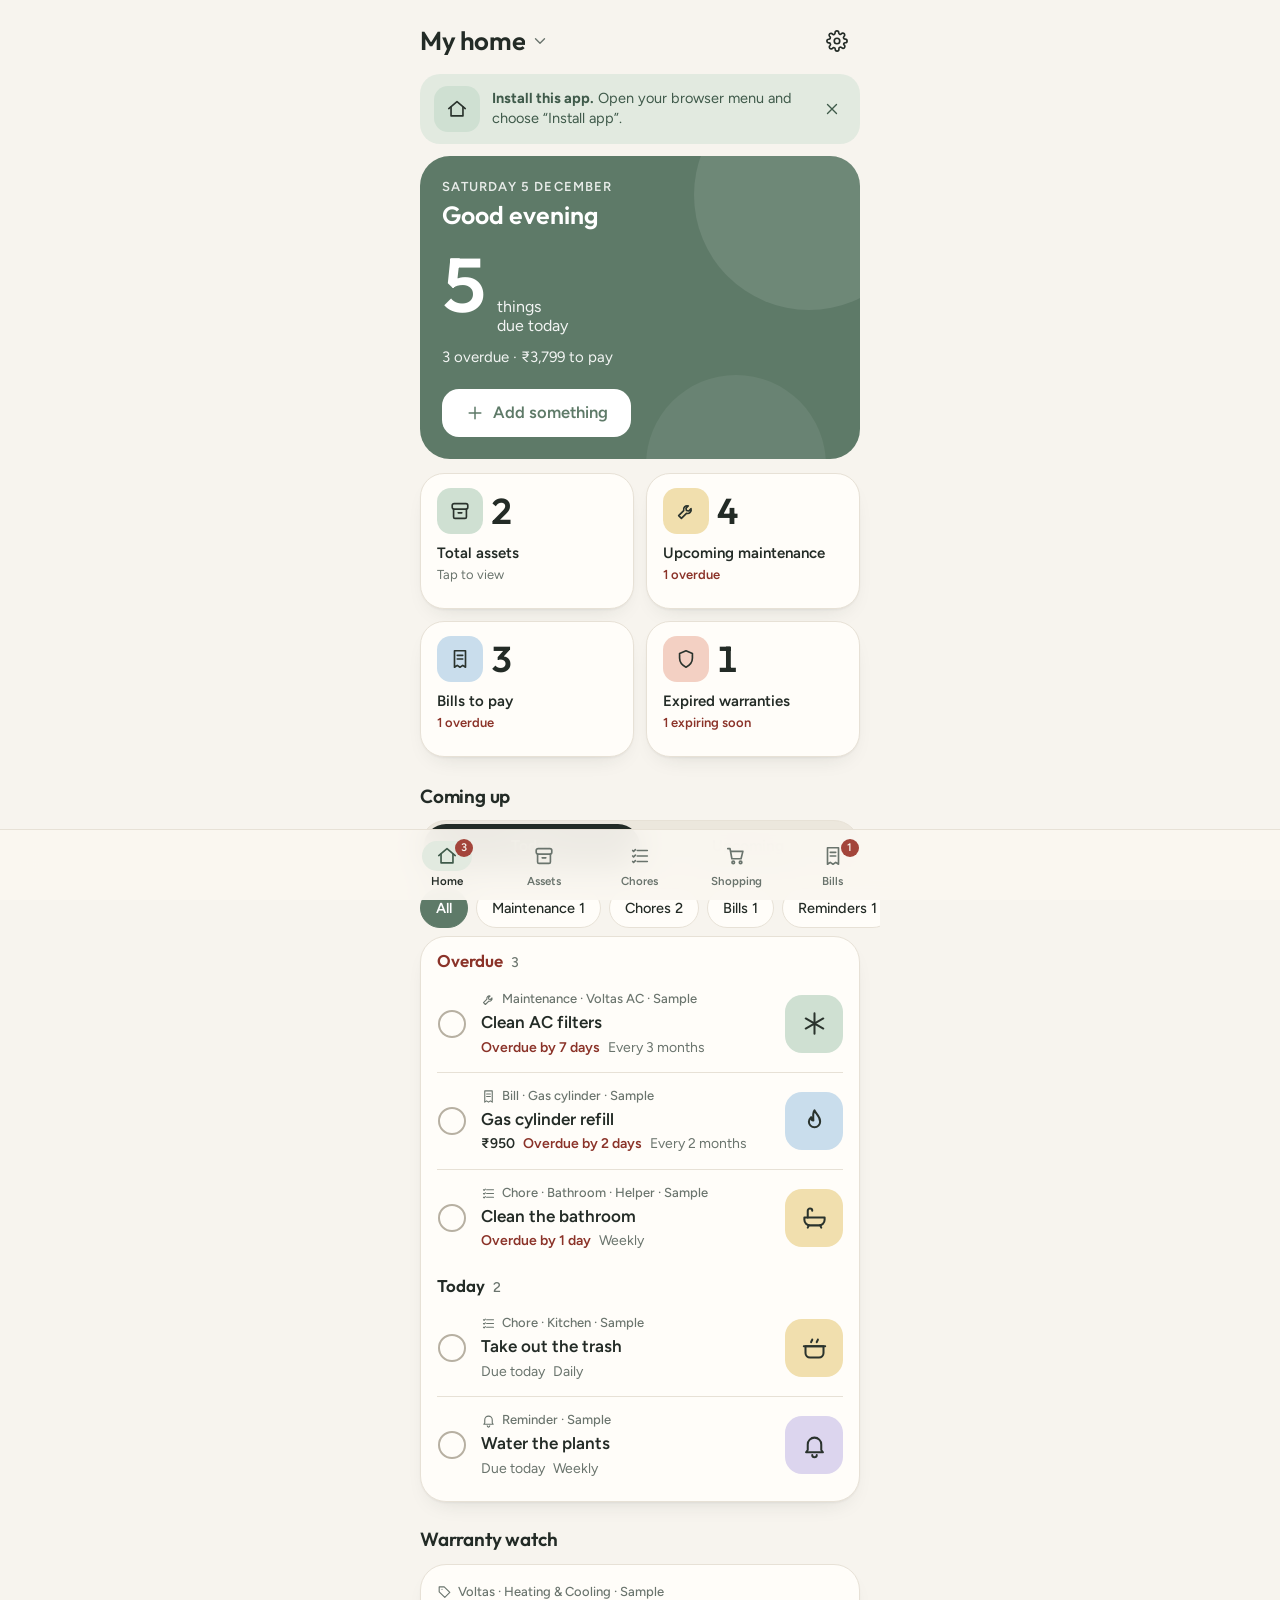
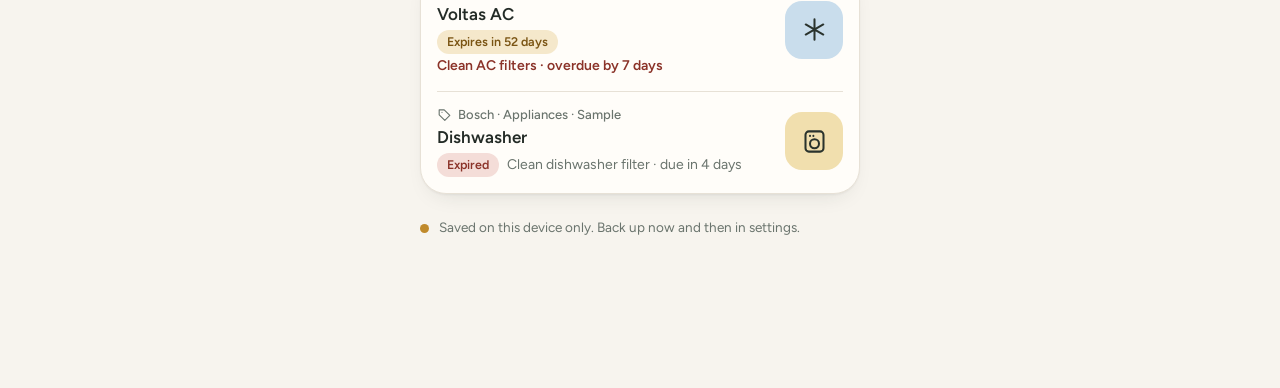
==== index.html @ f331b5dc "Add files via upload" ====
<!doctype html>
<html lang="en">
<head>
<meta charset="utf-8">
<meta name="viewport" content="width=device-width,initial-scale=1,viewport-fit=cover">
<meta name="color-scheme" content="light dark">
<title>HomeKeeper</title>
<meta name="description" content="Household assets, warranties, maintenance, chores, shopping and bills in one place.">
<meta name="theme-color" media="(prefers-color-scheme: light)" content="#F7F4EE">
<meta name="theme-color" media="(prefers-color-scheme: dark)" content="#151915">
<link rel="manifest" href="manifest.webmanifest">
<link rel="icon" type="image/png" href="icon-192.png">
<link rel="apple-touch-icon" href="apple-touch-icon.png">
<meta name="apple-mobile-web-app-capable" content="yes">
<meta name="mobile-web-app-capable" content="yes">
<meta name="apple-mobile-web-app-title" content="HomeKeeper">
<meta name="apple-mobile-web-app-status-bar-style" content="default">
<link rel="preconnect" href="https://fonts.googleapis.com">
<link rel="stylesheet" href="https://fonts.googleapis.com/css2?family=Figtree:wght@400;500;600&family=Outfit:wght@500;600&display=swap">
<style>
/* Layout: one phone column (max 480px). Home = sage hero card + 2x2 stat cards + agenda card; other tabs use flat hairline rows with coloured icon tiles, a five-tab bar and a floating add button. */
:root{
  --bg:#F7F4EE;
  --card:#FFFDF9;
  --field:#FFFFFF;
  --ink:#232B26;
  --muted:#6A746D;
  --line:#E7E1D6;
  --seg:#ECE7DD;
  --ring:#B7B0A2;
  --sage:#5E7A68;
  --sage-ink:#FFFFFF;
  --sage-soft:#E2EAE0;
  --sage-text:#3F5A4A;
  --amber-soft:#F5E8CB;
  --amber-text:#7A5413;
  --amber:#C08A2B;
  --danger:#A3453B;
  --danger-soft:#F4DDD8;
  --danger-text:#8B3329;
  --t-sage:#CFE0D2;
  --t-sand:#F1DFAE;
  --t-blue:#C9DDEC;
  --t-lav:#DCD5EE;
  --t-blush:#F3D0C3;
  --t-taupe:#DDD0C4;
  --on-tile:#2A332D;
  --nav-bg:rgba(250,247,241,.94);
  --shadow:0 1px 2px rgba(35,43,38,.05),0 10px 24px -14px rgba(35,43,38,.18);
  --overlay:rgba(35,43,38,.40);
  --font-display:'Outfit','Avenir Next','Helvetica Neue',Arial,sans-serif;
  --font-body:'Figtree','Avenir Next','Helvetica Neue',Arial,sans-serif;
}
@media (prefers-color-scheme: dark){
  :root:not([data-theme="light"]){
    --bg:#151915;--card:#1E241F;--field:#181D19;--ink:#E9EEE8;--muted:#97A39B;--line:#2B332D;--seg:#222925;--ring:#5E6A62;
    --sage:#8DB29A;--sage-ink:#102016;--sage-soft:#25312A;--sage-text:#A9C9B4;
    --amber-soft:#3A3020;--amber-text:#E3BE78;--amber:#D9A648;
    --danger:#E08A7E;--danger-soft:#3B2623;--danger-text:#EFA498;
    --t-sage:#34473B;--t-sand:#4A412A;--t-blue:#2F4252;--t-lav:#3E3A55;--t-blush:#54362F;--t-taupe:#443B34;--on-tile:#EAF0E9;
    --nav-bg:rgba(21,25,21,.94);--shadow:0 1px 2px rgba(0,0,0,.3);--overlay:rgba(0,0,0,.6);
    color-scheme:dark;
  }
}
:root[data-theme="dark"]{
  --bg:#151915;--card:#1E241F;--field:#181D19;--ink:#E9EEE8;--muted:#97A39B;--line:#2B332D;--seg:#222925;--ring:#5E6A62;
  --sage:#8DB29A;--sage-ink:#102016;--sage-soft:#25312A;--sage-text:#A9C9B4;
  --amber-soft:#3A3020;--amber-text:#E3BE78;--amber:#D9A648;
  --danger:#E08A7E;--danger-soft:#3B2623;--danger-text:#EFA498;
  --t-sage:#34473B;--t-sand:#4A412A;--t-blue:#2F4252;--t-lav:#3E3A55;--t-blush:#54362F;--t-taupe:#443B34;--on-tile:#EAF0E9;
  --nav-bg:rgba(21,25,21,.94);--shadow:0 1px 2px rgba(0,0,0,.3);--overlay:rgba(0,0,0,.6);
  color-scheme:dark;
}
*{box-sizing:border-box;-webkit-tap-highlight-color:transparent}
[hidden]{display:none!important}
html{background:var(--bg)}
body{background:var(--bg);color:var(--ink);font-family:var(--font-body);font-size:16px;line-height:1.45;-webkit-text-size-adjust:100%;margin:0}
body.noscroll{overflow:hidden}
button{font:inherit;color:inherit;cursor:pointer;border:0;background:none;padding:0;text-align:inherit}
input,select,textarea{font:inherit;color:inherit}
h1,h2,h3,p{margin:0}
.app{max-width:480px;margin:0 auto;padding-inline:20px;padding-top:calc(14px + env(safe-area-inset-top,0px));padding-bottom:150px;min-height:100%}
.view{animation:rise .24s ease both}
@keyframes rise{from{transform:translateY(8px)}to{transform:none}}
@media (prefers-reduced-motion:reduce){.view,.toast,.sheet{animation:none!important}}
:focus-visible{outline:3px solid var(--sage);outline-offset:2px}

/* type */
h1{font-family:var(--font-display);font-weight:600;font-size:28px;line-height:1.1;letter-spacing:-.015em;text-wrap:balance}
h2{font-family:var(--font-display);font-weight:600;font-size:21px;letter-spacing:-.01em;text-wrap:balance}
.muted{color:var(--muted)}
.grow{flex:1;min-width:0}

/* app bar */
.appbar{display:flex;align-items:center;gap:12px;min-height:54px;margin-bottom:6px}
.appbar h1{font-size:26px}
.titlebtn{display:flex;align-items:center;gap:6px;min-height:46px;flex:1;min-width:0}
.titlebtn h1{overflow:hidden;text-overflow:ellipsis;white-space:nowrap}
.titlebtn .ic{width:18px;height:18px;color:var(--muted)}
.iconbtn{width:46px;height:46px;border-radius:50%;display:grid;place-items:center;flex:none;color:var(--ink)}
.iconbtn.boxed{background:var(--card);border:1px solid var(--line)}
.ic{width:22px;height:22px;flex:none}
.subline{color:var(--muted);font-size:15px;margin:0 0 16px}

/* segmented control */
.seg{display:grid;grid-auto-flow:column;grid-auto-columns:1fr;background:var(--seg);border:1px solid var(--line);border-radius:999px;padding:3px;margin:8px 0 14px}
.seg button{min-height:44px;border-radius:999px;font-weight:600;font-size:15.5px;color:var(--muted);text-align:center}
.seg button.on{background:var(--ink);color:var(--bg)}

/* chips */
.chips{display:flex;gap:8px;overflow-x:auto;padding:2px 20px 8px;margin-inline:-20px;scrollbar-width:none}
.chips::-webkit-scrollbar{display:none}
.chip{flex:none;min-height:40px;padding:0 15px;border-radius:999px;border:1px solid var(--line);background:var(--card);font-weight:500;font-size:14.5px;white-space:nowrap}
.chip.on{background:var(--sage);border-color:var(--sage);color:var(--sage-ink);font-weight:600}
.chips.small{padding-inline:0;margin-inline:0;margin-top:8px;flex-wrap:wrap;overflow:visible;padding-bottom:0}
.chips.small .chip{min-height:38px;font-size:14px;padding:0 14px}

/* list rows */
.group{margin-bottom:22px}
.ghead{display:flex;align-items:baseline;gap:8px;margin:8px 0 2px;font-family:var(--font-display);font-weight:600;font-size:17px}
.ghead span{font-family:var(--font-body);font-size:14px;font-weight:500;color:var(--muted)}
.ghead.bad{color:var(--danger-text)}
.ilist{display:flex;flex-direction:column}
.item{display:flex;align-items:center;gap:6px;padding:14px 0;border-bottom:1px solid var(--line)}
.item:last-child{border-bottom:0}
.ring{width:46px;height:46px;display:grid;place-items:center;flex:none;margin-left:-8px}
.ring i{width:28px;height:28px;border-radius:50%;border:2px solid var(--ring);display:grid;place-items:center;color:transparent}
.ring i .ic{width:16px;height:16px;stroke-width:2.6}
button.ring:active i{background:var(--sage-soft);border-color:var(--sage)}
.ring.done i{background:var(--sage);border-color:var(--sage);color:var(--sage-ink)}
.ring-sp{width:0;flex:none}
.rbody{flex:1;min-width:0;display:flex;align-items:center;gap:14px;cursor:pointer}
.rbody.static{cursor:default}
.rtext{flex:1;min-width:0}
.rlabel{display:flex;align-items:center;gap:6px;font-size:13px;font-weight:500;color:var(--muted);margin-bottom:3px}
.rlabel .ic{width:15px;height:15px}
.rlabel span{overflow:hidden;text-overflow:ellipsis;white-space:nowrap;min-width:0}
.rtitle{font-weight:600;font-size:17px;line-height:1.28;overflow-wrap:anywhere}
.rtitle.struck{text-decoration:line-through;color:var(--muted);font-weight:500}
.rmeta{margin-top:4px;font-size:14px;color:var(--muted);display:flex;flex-wrap:wrap;gap:2px 8px;align-items:center}
.rmeta .bad{color:var(--danger-text);font-weight:600}
.rmeta .money{color:var(--ink);font-weight:600}
.tile{width:58px;height:58px;border-radius:17px;display:grid;place-items:center;flex:none;color:var(--on-tile)}
.tile .ic{width:27px;height:27px}
.tile.sm{width:46px;height:46px;border-radius:14px}
.tile.sm .ic{width:22px;height:22px}
.t-sage{background:var(--t-sage)}.t-sand{background:var(--t-sand)}.t-blue{background:var(--t-blue)}.t-lav{background:var(--t-lav)}.t-blush{background:var(--t-blush)}.t-taupe{background:var(--t-taupe)}
.pill{display:inline-flex;align-items:center;gap:5px;font-size:12.5px;font-weight:600;padding:3px 10px;border-radius:999px;background:var(--line);color:var(--muted);white-space:nowrap}
.pill.w-active{background:var(--sage-soft);color:var(--sage-text)}
.pill.w-soon{background:var(--amber-soft);color:var(--amber-text)}
.pill.w-expired{background:var(--danger-soft);color:var(--danger-text)}
.quiet{background:var(--sage-soft);color:var(--sage-text);border-radius:18px;padding:16px 18px;font-size:15px}
.empty{text-align:center;padding:40px 12px 8px;display:flex;flex-direction:column;align-items:center;gap:8px}
.empty .tile{width:72px;height:72px;border-radius:22px;margin-bottom:6px}
.empty .tile .ic{width:32px;height:32px}
.empty p{color:var(--muted);max-width:30ch}
.empty .btn{width:auto;margin-top:12px}

/* home dashboard */
.hero2{position:relative;overflow:hidden;background:var(--sage);color:var(--sage-ink);border-radius:30px;padding:22px;margin:4px 0 14px;display:flex;flex-direction:column;gap:2px}
.hero2::before{content:"";position:absolute;right:-64px;top:-76px;width:230px;height:230px;border-radius:50%;background:rgba(255,255,255,.10)}
.hero2::after{content:"";position:absolute;right:34px;bottom:-96px;width:180px;height:180px;border-radius:50%;background:rgba(255,255,255,.07)}
.hero2>*{position:relative;z-index:1}
.hero2-date{font-size:13px;font-weight:600;letter-spacing:.08em;text-transform:uppercase;opacity:.85}
.hero2-greet{font-family:var(--font-display);font-weight:600;font-size:25px;line-height:1.15;margin-top:2px}
.hero2-row{display:flex;align-items:baseline;gap:12px;margin-top:14px}
.hero2-num{font-family:var(--font-display);font-weight:600;font-size:76px;line-height:1;letter-spacing:-.03em;font-variant-numeric:tabular-nums}
.hero2-lbl{font-size:16px;line-height:1.2;opacity:.92}
.hero2-sub{opacity:.92;font-size:15px;margin:10px 0 18px}
.hero2 .btn{background:var(--sage-ink);color:var(--sage);width:auto;align-self:flex-start;min-height:48px;padding-inline:22px}
.dstats{display:grid;grid-template-columns:1fr 1fr;gap:12px;margin-bottom:26px}
.dstat{background:var(--card);border:1px solid var(--line);border-radius:24px;padding:14px 16px;display:flex;flex-direction:column;gap:2px;min-height:136px;box-shadow:var(--shadow);min-width:0;text-align:left}
.dstat .top{display:flex;align-items:center;justify-content:space-between;gap:8px;margin-bottom:8px}
.dstat b{font-family:var(--font-display);font-weight:600;font-size:36px;line-height:1;font-variant-numeric:tabular-nums}
.dstat .l{font-weight:600;font-size:15px;line-height:1.25}
.dstat .f{font-size:13px;color:var(--muted);margin-top:2px}
.dstat .f.bad{color:var(--danger-text);font-weight:600}
.dstat .f.warn{color:var(--amber-text);font-weight:600}
.card{background:var(--card);border:1px solid var(--line);border-radius:26px;padding:4px 16px 2px;box-shadow:var(--shadow);margin-bottom:24px}
.card .group{margin-bottom:6px}
.card .empty{padding-bottom:18px}
.install{display:flex;gap:12px;align-items:center;background:var(--sage-soft);color:var(--sage-text);border-radius:20px;padding:12px 8px 12px 14px;margin:6px 0 12px;font-size:14.5px;line-height:1.35}
.install p{flex:1;min-width:0}
.install .btn{width:auto;min-height:40px;padding:0 14px;font-size:14.5px;border-radius:14px;flex:none}
.install .x{width:40px;height:40px;border-radius:50%;display:grid;place-items:center;flex:none}
.install .x .ic{width:18px;height:18px}

/* stats row (assets tab) */
.stats{display:grid;grid-template-columns:repeat(3,1fr);gap:10px;margin-bottom:14px}
.stat{background:var(--card);border:1px solid var(--line);border-radius:20px;padding:14px 14px 12px;display:flex;flex-direction:column;gap:2px;min-width:0;min-height:88px;text-align:left}
.stat b{font-family:var(--font-display);font-weight:600;font-size:30px;line-height:1;font-variant-numeric:tabular-nums}
.stat span{font-size:13px;color:var(--muted);line-height:1.2}
.stat.bad b{color:var(--danger-text)}
.summary{background:var(--sage);color:var(--sage-ink);border-radius:24px;padding:18px 20px;margin:4px 0 6px;display:flex;flex-direction:column;gap:2px}
.summary .lbl{font-size:13px;font-weight:600;letter-spacing:.06em;text-transform:uppercase;opacity:.85}
.summary .big{font-family:var(--font-display);font-weight:600;font-size:38px;line-height:1.1;font-variant-numeric:tabular-nums;margin-top:2px}
.summary .sub{opacity:.92;font-size:15px}

/* search + forms */
.search{position:relative;margin-bottom:10px}
.search .ic{position:absolute;left:16px;top:15px;color:var(--muted);pointer-events:none}
.search input{padding-left:46px}
.form{display:flex;flex-direction:column;gap:20px}
.field label{display:flex;align-items:baseline;justify-content:space-between;font-weight:600;font-size:15px;margin-bottom:8px}
.req{font-weight:500;font-size:12px;color:var(--muted)}
input[type=text],input[type=search],input[type=date],input[type=time],select,textarea{display:block;width:100%;min-height:54px;border-radius:16px;border:1.5px solid var(--line);background:var(--field);padding:0 16px;font-size:16px;-webkit-appearance:none;appearance:none;text-align:left}
input[type=date],input[type=time]{line-height:54px}
textarea{padding:14px 16px;min-height:96px;resize:vertical;line-height:1.45}
select{background-image:url("data:image/svg+xml,%3Csvg xmlns='http://www.w3.org/2000/svg' width='14' height='9' fill='none' stroke='%23889289' stroke-width='2' stroke-linecap='round' stroke-linejoin='round'%3E%3Cpath d='M1.5 1.5l5.5 5.5 5.5-5.5'/%3E%3C/svg%3E");background-repeat:no-repeat;background-position:right 18px center;padding-right:44px}
input:focus,select:focus,textarea:focus{outline:none;border-color:var(--sage);box-shadow:0 0 0 4px var(--sage-soft)}
.invalid{border-color:var(--danger)!important}
.err{color:var(--danger-text);font-size:14px;font-weight:500;margin-top:6px}
.err:empty{display:none}
.hint{font-size:13.5px;color:var(--muted);margin-top:6px}
.addbar{display:flex;gap:10px;align-items:stretch;margin:6px 0 12px}
.addbar input{flex:1;min-width:0}
.addbar .btn{min-height:54px;border-radius:16px}

/* buttons */
.btn{display:flex;align-items:center;justify-content:center;gap:8px;width:100%;min-height:54px;border-radius:17px;font-weight:600;font-size:16.5px;padding:0 20px;border:1.5px solid transparent;text-align:center}
.btn-primary{background:var(--sage);color:var(--sage-ink)}
.btn-primary:active{filter:brightness(.93)}
.btn-ghost{background:var(--card);border-color:var(--line);color:var(--ink)}
.btn-danger{background:transparent;border-color:var(--danger);color:var(--danger)}
.btn-danger-fill{background:var(--danger);color:var(--bg)}
.btn-sm{width:auto;min-height:46px;padding:0 18px;border-radius:15px;font-size:15.5px}
.btn .ic{width:20px;height:20px}
.stack{display:flex;flex-direction:column;gap:10px;margin-top:20px}
.btnrow{display:grid;grid-template-columns:1fr 1fr;gap:10px}
.fab{position:fixed;right:max(20px,calc((100vw - 480px)/2 + 20px));bottom:calc(90px + env(safe-area-inset-bottom,0px));width:60px;height:60px;border-radius:21px;background:var(--sage);color:var(--sage-ink);display:grid;place-items:center;z-index:15;box-shadow:0 12px 26px -8px rgba(35,43,38,.45)}
.fab .ic{width:28px;height:28px;stroke-width:2.2}
.fab:active{filter:brightness(.93)}

/* detail */
.dhero{display:flex;gap:16px;align-items:center;margin:4px 0 20px}
.dhero .tile{width:70px;height:70px;border-radius:22px}
.dhero .tile .ic{width:34px;height:34px}
.panel{background:var(--card);border:1px solid var(--line);border-radius:24px;padding:18px;margin-bottom:16px;box-shadow:var(--shadow)}
.wtop{display:flex;align-items:center;justify-content:space-between;gap:10px;margin-bottom:12px}
.wtop .pill{font-size:14px;padding:6px 12px}
.bar{height:9px;border-radius:99px;background:var(--line);overflow:hidden;margin-bottom:10px}
.bar>i{display:block;height:100%;border-radius:inherit;background:var(--sage)}
.bar.soon>i{background:var(--amber)}
.bar.expired>i{background:var(--danger)}
.rows{display:flex;flex-direction:column;margin:0}
.row{display:flex;justify-content:space-between;gap:16px;padding:12px 0;border-top:1px solid var(--line);font-size:15.5px}
.row:first-child{border-top:0;padding-top:0}
.row:last-child{padding-bottom:0}
.row dt{color:var(--muted)}
.row dd{margin:0;font-weight:500;text-align:right;overflow-wrap:anywhere;min-width:0}
.notes{white-space:pre-wrap;overflow-wrap:anywhere}
.sechead{display:flex;align-items:center;justify-content:space-between;gap:12px;margin:6px 0 10px}
.sechead h2{font-size:19px}
.hitem{display:flex;gap:12px;align-items:center;padding:10px 0;border-top:1px solid var(--line);font-size:15px}
.hitem:first-child{border-top:0}
.hitem .dot{width:26px;height:26px;border-radius:50%;background:var(--sage-soft);color:var(--sage-text);display:grid;place-items:center;flex:none}
.hitem .dot .ic{width:15px;height:15px}
.hitem span:last-child{margin-left:auto;color:var(--muted);font-size:13.5px;text-align:right}
.storage{display:flex;gap:10px;align-items:flex-start;font-size:13.5px;color:var(--muted);margin-top:8px}
.storage i{width:9px;height:9px;border-radius:50%;background:var(--sage);margin-top:6px;flex:none}
.storage i.warn{background:var(--amber)}
.storage i.bad{background:var(--danger)}
.addgrid{display:grid;grid-template-columns:1fr 1fr;gap:12px;margin-top:16px}
.addopt{display:flex;flex-direction:column;align-items:flex-start;gap:12px;padding:14px;border-radius:20px;border:1px solid var(--line);background:var(--card);font-weight:600;font-size:15.5px;min-height:110px}
.footnote{font-size:13px;color:var(--muted);margin-top:18px}

/* nav */
.nav{position:fixed;left:0;right:0;bottom:0;z-index:20;background:var(--nav-bg);-webkit-backdrop-filter:blur(16px);backdrop-filter:blur(16px);border-top:1px solid var(--line);padding:6px 6px calc(6px + env(safe-area-inset-bottom,0px))}
.nav-in{max-width:480px;margin:0 auto;display:grid;grid-template-columns:repeat(5,1fr);gap:2px}
.tab{display:flex;flex-direction:column;align-items:center;gap:2px;min-height:58px;justify-content:center;font-size:11.5px;font-weight:600;color:var(--muted);position:relative;min-width:0}
.tab .pillbg{width:50px;height:30px;border-radius:999px;display:grid;place-items:center}
.tab.on{color:var(--ink)}
.tab.on .pillbg{background:var(--sage-soft);color:var(--sage-text)}
.badge{position:absolute;top:3px;left:calc(50% + 8px);min-width:18px;height:18px;border-radius:9px;background:var(--danger);color:var(--bg);font-size:11px;display:grid;place-items:center;padding:0 5px}

/* toast + sheet */
.toast{position:fixed;left:50%;transform:translateX(-50%);bottom:calc(92px + env(safe-area-inset-bottom,0px));z-index:40;width:calc(100% - 32px);max-width:440px;background:var(--ink);color:var(--bg);border-radius:18px;padding:14px 16px;display:flex;align-items:center;gap:14px;font-size:15px;box-shadow:0 14px 34px -10px rgba(0,0,0,.4);animation:toastin .22s ease both}
@keyframes toastin{from{transform:translate(-50%,8px)}to{transform:translateX(-50%)}}
.toast span{flex:1;min-width:0;overflow-wrap:anywhere}
.toast button{font-weight:700;color:var(--bg);text-decoration:underline;padding:8px 4px;min-height:40px}
.sheet-wrap{position:fixed;inset:0;z-index:50;display:flex;align-items:flex-end;justify-content:center}
.sheet-backdrop{position:absolute;inset:0;background:var(--overlay)}
.sheet{position:relative;width:100%;max-width:480px;max-height:92%;overflow-y:auto;background:var(--bg);border-radius:28px 28px 0 0;padding:12px 20px calc(24px + env(safe-area-inset-bottom,0px));animation:up .26s ease both}
@keyframes up{from{transform:translateY(40px)}to{transform:none}}
.grab{width:42px;height:5px;border-radius:3px;background:var(--line);margin:0 auto 16px}
.sheet h2{margin-bottom:6px}
.sheet .form{margin-top:18px}
@media (min-width:520px){.sheet{border-radius:28px;margin-bottom:24px}}
</style>
</head>
<body>
<div class="app" id="main"></div>
<button class="fab" id="fab" data-act="fab" aria-label="Add" hidden></button>
<nav class="nav" aria-label="Main"><div class="nav-in" id="nav"></div></nav>
<div class="toast" id="toast" role="status" aria-live="polite" hidden></div>
<div class="sheet-wrap" id="sheet" hidden></div>
<input type="file" id="restoreInput" accept=".json,application/json" hidden>

<script>
(function(){
'use strict';

/* ---------- constants ---------- */
var LS_KEY='homekeeper.prototype.v1',VER=2,SOON_DAYS=60;
var MAIN=['today','home','chores','shop','bills'];
var CATS=['Appliances','Heating & Cooling','Electronics','Furniture','Plumbing & Electrical','Other'];
var REPEATS=[['','Does not repeat'],['d1','Every day'],['w1','Every week'],['w2','Every 2 weeks'],['m1','Every month'],['m2','Every 2 months'],['m3','Every 3 months'],['m6','Every 6 months'],['y1','Every year']];
var REP_SHORT={d1:'Daily',w1:'Weekly',w2:'Every 2 weeks',m1:'Monthly',m2:'Every 2 months',m3:'Every 3 months',m6:'Every 6 months',y1:'Yearly'};
var ROOMS=['Kitchen','Bathroom','Bedroom','Living room','Laundry','Outdoors','Other'];
var WHO=['Anyone','Me','Partner','Kids','Helper'];
var BILL_TYPES=['Electricity','Gas cylinder','Broadband','Water','Mobile','Rent','Insurance','School fees','Other'];
var SHOP_CATS=['Produce','Dairy & eggs','Staples','Household','Other'];
var QUICK=[['Milk','Dairy & eggs'],['Eggs','Dairy & eggs'],['Bread','Staples'],['Rice','Staples'],['Atta','Staples'],['Cooking oil','Staples'],['Onions','Produce'],['Tomatoes','Produce'],['Bananas','Produce'],['Detergent','Household']];
var ASSET_ICON={'Appliances':'washer','Heating & Cooling':'fan','Electronics':'tv','Furniture':'sofa','Plumbing & Electrical':'bolt','Other':'box'};
var ASSET_TILE={'Appliances':'sand','Heating & Cooling':'blue','Electronics':'lav','Furniture':'taupe','Plumbing & Electrical':'sage','Other':'blush'};
var ROOM_ICON={'Kitchen':'pot','Bathroom':'tub','Bedroom':'bed','Living room':'sofa','Laundry':'shirt','Outdoors':'leaf','Other':'sparkle'};
var BILL_ICON={'Electricity':'bolt','Gas cylinder':'flame','Broadband':'wifi','Water':'drop','Mobile':'phone','Rent':'home','Insurance':'shield','School fees':'cap','Other':'receipt'};
var SHOP_ICON={'Produce':'leaf','Dairy & eggs':'drop','Staples':'box','Household':'sparkle','Other':'cart'};
var K={
  task:{coll:'tasks',noun:'task',label:'Maintenance',tile:'sage',icon:'wrench'},
  chore:{coll:'chores',noun:'chore',label:'Chore',tile:'sand',icon:'list'},
  reminder:{coll:'reminders',noun:'reminder',label:'Reminder',tile:'lav',icon:'bell'},
  bill:{coll:'bills',noun:'bill',label:'Bill',tile:'blue',icon:'receipt'},
  shop:{coll:'shopping',noun:'item',label:'Shopping',tile:'blush',icon:'cart'}
};

/* ---------- icons ---------- */
function svg(p,cls){return '<svg class="ic '+(cls||'')+'" viewBox="0 0 24 24" fill="none" stroke="currentColor" stroke-width="1.8" stroke-linecap="round" stroke-linejoin="round" aria-hidden="true">'+p+'</svg>';}
var P={
  home:'<path d="M3 11.5 12 4l9 7.5"/><path d="M5.5 10v9.5h13V10"/>',
  assets:'<rect x="3.5" y="4" width="17" height="6" rx="2"/><path d="M5 10v8.5A1.5 1.5 0 0 0 6.5 20h11a1.5 1.5 0 0 0 1.5-1.5V10M10 14h4"/>',
  list:'<path d="M9 6h11M9 12h11M9 18h11"/><path d="M4 6l1 1 2-2M4 12l1 1 2-2M4 18l1 1 2-2"/>',
  cart:'<path d="M3 4h2.5l2 11h10l2-8H7"/><circle cx="9" cy="19" r="1.4"/><circle cx="17" cy="19" r="1.4"/>',
  receipt:'<path d="M6 3h12v18l-3-2-3 2-3-2-3 2z"/><path d="M9 8h6M9 12h6"/>',
  plus:'<path d="M12 5v14M5 12h14"/>',
  back:'<path d="M15 5l-7 7 7 7"/>',
  check:'<path d="M5 12.5l4.5 4.5L19 7.5"/>',
  close:'<path d="M6 6l12 12M18 6 6 18"/>',
  gear:'<circle cx="12" cy="12" r="3"/><path d="M19.4 14.5a1.6 1.6 0 0 0 .3 1.8l.1.1a2 2 0 1 1-2.8 2.8l-.1-.1a1.6 1.6 0 0 0-1.8-.3 1.6 1.6 0 0 0-1 1.5V21a2 2 0 1 1-4 0v-.1a1.6 1.6 0 0 0-1-1.5 1.6 1.6 0 0 0-1.8.3l-.1.1a2 2 0 1 1-2.8-2.8l.1-.1a1.6 1.6 0 0 0 .3-1.8 1.6 1.6 0 0 0-1.5-1H3a2 2 0 1 1 0-4h.1a1.6 1.6 0 0 0 1.5-1 1.6 1.6 0 0 0-.3-1.8l-.1-.1a2 2 0 1 1 2.8-2.8l.1.1a1.6 1.6 0 0 0 1.8.3h0a1.6 1.6 0 0 0 1-1.5V3a2 2 0 1 1 4 0v.1a1.6 1.6 0 0 0 1 1.5 1.6 1.6 0 0 0 1.8-.3l.1-.1a2 2 0 1 1 2.8 2.8l-.1.1a1.6 1.6 0 0 0-.3 1.8v0a1.6 1.6 0 0 0 1.5 1H21a2 2 0 1 1 0 4h-.1a1.6 1.6 0 0 0-1.5 1z"/>',
  down:'<path d="M6 9l6 6 6-6"/>',
  search:'<circle cx="11" cy="11" r="6.5"/><path d="M16 16l4 4"/>',
  edit:'<path d="M4 20h4L19 9l-4-4L4 16z"/><path d="M13.5 6.5l4 4"/>',
  trash:'<path d="M5 7h14M10 7V4.5h4V7M7 7l1 12.5h8L17 7M10.5 11v5M13.5 11v5"/>',
  bell:'<path d="M6 16V11a6 6 0 0 1 12 0v5l1.5 2h-15z"/><path d="M10 20.5a2 2 0 0 0 4 0"/>',
  wrench:'<path d="M14.5 6.5a4 4 0 0 0-5 5L4 17l3 3 5.5-5.5a4 4 0 0 0 5-5l-2.5 2.5-2.5-.5-.5-2.5z"/>',
  copy:'<rect x="8" y="8" width="12" height="12" rx="2.5"/><path d="M16 8V6.5A2.5 2.5 0 0 0 13.5 4h-7A2.5 2.5 0 0 0 4 6.5v7A2.5 2.5 0 0 0 6.5 16H8"/>',
  cal:'<rect x="4" y="5" width="16" height="15" rx="3"/><path d="M8 3.5v3M16 3.5v3M4 10h16"/>',
  download:'<path d="M12 4v11M7.5 10.5 12 15l4.5-4.5M5 19.5h14"/>',
  upload:'<path d="M12 15V4M7.5 8.5 12 4l4.5 4.5M5 19.5h14"/>',
  bolt:'<path d="M13 3 5 13h6l-1 8 8-10h-6z"/>',
  flame:'<path d="M12 3c1 3 5 5 5 10a5 5 0 0 1-10 0c0-2 1-3 2-4 0 2 1 3 2 3 0-3-1-6 1-9z"/>',
  wifi:'<path d="M3 9.5a13 13 0 0 1 18 0M6 13a8.5 8.5 0 0 1 12 0M9 16.5a4 4 0 0 1 6 0"/><path d="M12 20h.01"/>',
  drop:'<path d="M12 3s6 6.2 6 10.5a6 6 0 0 1-12 0C6 9.2 12 3 12 3z"/>',
  phone:'<rect x="7" y="3" width="10" height="18" rx="2.5"/><path d="M11 18h2"/>',
  shield:'<path d="M12 3l7 3v5c0 4.5-3 8-7 10-4-2-7-5.5-7-10V6z"/>',
  cap:'<path d="M2.5 9 12 4.5 21.5 9 12 13.5z"/><path d="M6.5 11.5v4.2c0 1.2 2.5 2.8 5.5 2.8s5.5-1.6 5.5-2.8v-4.2"/>',
  sparkle:'<path d="M12 3l1.8 5.2L19 10l-5.2 1.8L12 17l-1.8-5.2L5 10l5.2-1.8z"/><path d="M18.5 16.5l.7 1.8 1.8.7-1.8.7-.7 1.8-.7-1.8-1.8-.7 1.8-.7z"/>',
  pot:'<path d="M4 10h16v6a4 4 0 0 1-4 4H8a4 4 0 0 1-4-4z"/><path d="M2.5 10h19M9 6.5c0-1 1-1.5 1-2.5M14 6.5c0-1 1-1.5 1-2.5"/>',
  tub:'<path d="M3 12h18v2a5 5 0 0 1-5 5H8a5 5 0 0 1-5-5z"/><path d="M6 12V6a2 2 0 0 1 4 0M7 19l-1 2M17 19l1 2"/>',
  bed:'<path d="M3 18V7M3 14h18v4M21 14v-2a3 3 0 0 0-3-3h-7v5"/><circle cx="7" cy="11" r="1.6"/>',
  sofa:'<path d="M5 11V8a3 3 0 0 1 3-3h8a3 3 0 0 1 3 3v3M3 14a2 2 0 0 1 2-2 2 2 0 0 1 2 2v1h10v-1a2 2 0 0 1 2-2 2 2 0 0 1 2 2v4H3zM6 18v2M18 18v2"/>',
  leaf:'<path d="M5 19c0-8 5-13 14-14 0 9-5 14-13 14z"/><path d="M5 19c3-4 6-6 9-8"/>',
  shirt:'<path d="M8 4 3.5 7l2 4L8 10v10h8V10l2.5 1 2-4L16 4c-.5 1.5-2 2.5-4 2.5S8.5 5.5 8 4z"/>',
  washer:'<rect x="4" y="3" width="16" height="18" rx="3"/><circle cx="12" cy="14" r="4"/><path d="M8 7h.01M11 7h.01"/>',
  fan:'<path d="M12 3v18M4.2 7.5l15.6 9M4.2 16.5l15.6-9"/>',
  tv:'<rect x="3" y="5" width="18" height="12" rx="2"/><path d="M8 21h8M12 17v4"/>',
  box:'<path d="M12 3l8 4.5v9L12 21l-8-4.5v-9z"/><path d="M12 12l8-4.5M12 12v9M12 12L4 7.5"/>',
  tag:'<path d="M3.5 12.5V4.5h8l9 9-8 8z"/><path d="M8 8.5h.01"/>'
};
function I(n,cls){return svg(P[n]||P.box,cls);}

/* ---------- helpers ---------- */
function $(s){return document.querySelector(s);}
function esc(s){return String(s==null?'':s).replace(/[&<>"']/g,function(c){return {'&':'&amp;','<':'&lt;','>':'&gt;','"':'&quot;',"'":'&#39;'}[c];});}
function cap(s){return s.charAt(0).toUpperCase()+s.slice(1);}
function uid(){return Date.now().toString(36)+Math.random().toString(36).slice(2,7);}
function pad(n){return String(n).padStart(2,'0');}
function todayStr(){var d=new Date();return d.getFullYear()+'-'+pad(d.getMonth()+1)+'-'+pad(d.getDate());}
function parseD(s){
  var m=/^(\d{4})-(\d{2})-(\d{2})$/.exec(s||'');if(!m)return null;
  var y=+m[1],mo=+m[2],d=+m[3],dt=new Date(Date.UTC(y,mo-1,d));
  if(dt.getUTCFullYear()!==y||dt.getUTCMonth()!==mo-1||dt.getUTCDate()!==d)return null;
  return dt;
}
function diffDays(a,b){return Math.round((parseD(b)-parseD(a))/864e5);}
function addMonths(s,n){
  var dt=parseD(s),y=dt.getUTCFullYear(),m=dt.getUTCMonth()+n,d=dt.getUTCDate();
  y+=Math.floor(m/12);m=((m%12)+12)%12;
  var last=new Date(Date.UTC(y,m+1,0)).getUTCDate();
  return y+'-'+pad(m+1)+'-'+pad(Math.min(d,last));
}
function addDays(s,n){var dt=parseD(s);dt.setUTCDate(dt.getUTCDate()+n);return dt.getUTCFullYear()+'-'+pad(dt.getUTCMonth()+1)+'-'+pad(dt.getUTCDate());}
function nextDate(s,code){
  var u=code.charAt(0),n=parseInt(code.slice(1),10)||1;
  if(u==='d')return addDays(s,n);
  if(u==='w')return addDays(s,7*n);
  if(u==='m')return addMonths(s,n);
  return addMonths(s,12*n);
}
function fmt(s){var dt=parseD(s);return dt?dt.toLocaleDateString('en-IN',{day:'numeric',month:'short',year:'numeric',timeZone:'UTC'}):'Not set';}
function fmtShort(s){var dt=parseD(s);return dt?dt.toLocaleDateString('en-IN',{day:'numeric',month:'short',timeZone:'UTC'}):'';}
function fmtTime(t){var m=/^(\d{2}):(\d{2})$/.exec(t||'');if(!m)return '';var h=+m[1],ap=h>=12?'PM':'AM';h=h%12||12;return h+':'+m[2]+' '+ap;}
function dayLabel(s){
  var d=diffDays(todayStr(),s);
  if(d===1)return 'Tomorrow';
  return parseD(s).toLocaleDateString('en-IN',{weekday:'short',day:'numeric',month:'short',timeZone:'UTC'});
}
function money(n){return '₹'+Number(n).toLocaleString('en-IN',{maximumFractionDigits:2});}
function plural(n,w){return n+' '+w+(n===1?'':'s');}
function span(n){
  n=Math.abs(n);
  if(n<60)return plural(n,'day');
  var mo=Math.round(n/30.44);
  if(mo<24)return plural(mo,'month');
  return (n/365.25).toFixed(1).replace(/\.0$/,'')+' years';
}
function inClaude(){return !!(window.claude&&typeof window.claude.use==='function');}

/* ---------- state ---------- */
var state=null,dirty=false;
var storage={checking:true,cloud:false,cloudError:null,localOk:true};
var ref=null,timer=null,writing=false,again=false;

function sampleExtras(s){
  var t=todayStr();
  s.chores=[
    {id:'c-sample-1',title:'Take out the trash',room:'Kitchen',who:'Anyone',due:t,repeat:'d1',done:false,completedOn:null,sample:true,createdAt:t},
    {id:'c-sample-2',title:'Clean the bathroom',room:'Bathroom',who:'Helper',due:addDays(t,-1),repeat:'w1',done:false,completedOn:null,sample:true,createdAt:t},
    {id:'c-sample-3',title:'Change the bed sheets',room:'Bedroom',who:'Me',due:addDays(t,2),repeat:'w2',done:false,completedOn:null,sample:true,createdAt:t}
  ];
  s.reminders=[
    {id:'r-sample-1',title:'Parent-teacher meeting',note:'Carry the report card',due:addDays(t,3),time:'09:30',repeat:'',done:false,completedOn:null,sample:true,createdAt:t},
    {id:'r-sample-2',title:'Water the plants',note:'',due:t,time:'',repeat:'w1',done:false,completedOn:null,sample:true,createdAt:t}
  ];
  s.bills=[
    {id:'b-sample-1',title:'Electricity bill',type:'Electricity',amount:1850,due:addDays(t,5),repeat:'m1',done:false,completedOn:null,sample:true,createdAt:t},
    {id:'b-sample-2',title:'Broadband',type:'Broadband',amount:999,due:addDays(t,9),repeat:'m1',done:false,completedOn:null,sample:true,createdAt:t},
    {id:'b-sample-3',title:'Gas cylinder refill',type:'Gas cylinder',amount:950,due:addDays(t,-2),repeat:'m2',done:false,completedOn:null,sample:true,createdAt:t}
  ];
  s.shopping=[
    {id:'s-sample-1',title:'Milk',qty:'2 L',cat:'Dairy & eggs',done:false,completedOn:null,sample:true,createdAt:t},
    {id:'s-sample-2',title:'Eggs',qty:'12',cat:'Dairy & eggs',done:false,completedOn:null,sample:true,createdAt:t},
    {id:'s-sample-3',title:'Tomatoes',qty:'1 kg',cat:'Produce',done:false,completedOn:null,sample:true,createdAt:t},
    {id:'s-sample-4',title:'Atta',qty:'5 kg',cat:'Staples',done:false,completedOn:null,sample:true,createdAt:t},
    {id:'s-sample-5',title:'Dish soap',qty:'',cat:'Household',done:false,completedOn:null,sample:true,createdAt:t}
  ];
}
function seed(){
  var t=todayStr(),acExpiry=addDays(t,52),dwExpiry=addMonths(t,-10);
  var s={
    ver:VER,homeName:'My home',
    assets:[
      {id:'a-sample-ac',name:'Voltas AC',category:'Heating & Cooling',brand:'Voltas',purchaseDate:addMonths(acExpiry,-12),warrantyExpiry:acExpiry,notes:'Sample asset. Bedroom split AC. Filters need cleaning every 3 months.',sample:true,createdAt:t},
      {id:'a-sample-dw',name:'Dishwasher',category:'Appliances',brand:'Bosch',purchaseDate:addMonths(dwExpiry,-24),warrantyExpiry:dwExpiry,notes:'Sample asset. Use rinse aid monthly and descale every few months.',sample:true,createdAt:t}
    ],
    tasks:[
      {id:'t-sample-1',assetId:'a-sample-ac',title:'Clean AC filters',due:addDays(t,-7),repeat:'m3',done:false,completedOn:null,createdAt:t},
      {id:'t-sample-2',assetId:'a-sample-dw',title:'Clean dishwasher filter',due:addDays(t,4),repeat:'m1',done:false,completedOn:null,createdAt:t},
      {id:'t-sample-3',assetId:'a-sample-ac',title:'Annual AC service',due:addDays(t,40),repeat:'y1',done:false,completedOn:null,createdAt:t},
      {id:'t-sample-4',assetId:'a-sample-dw',title:'Run descaling cycle',due:addDays(t,75),repeat:'m3',done:false,completedOn:null,createdAt:t}
    ]
  };
  sampleExtras(s);
  return s;
}
function fixRep(r){
  if(typeof r==='number')return r===0?'':(r===12?'y1':'m'+r);
  return typeof r==='string'?r:'';
}
function normalize(s){
  var o={};
  try{o=JSON.parse(JSON.stringify(s||{}));}catch(e){o={};}
  var out={ver:o.ver||1,homeName:typeof o.homeName==='string'&&o.homeName?o.homeName:'My home'};
  ['assets','tasks','chores','shopping','reminders','bills'].forEach(function(c){out[c]=Array.isArray(o[c])?o[c]:[];});
  ['tasks','chores','reminders','bills'].forEach(function(c){out[c].forEach(function(r){r.repeat=fixRep(r.repeat);});});
  return out;
}
function migrate(s){
  if((s.ver||1)>=VER)return false;
  if(!s.chores.length&&!s.shopping.length&&!s.reminders.length&&!s.bills.length)sampleExtras(s);
  s.ver=VER;return true;
}
function pack(){var o=normalize(state);o.ver=VER;o.updatedAt=new Date().toISOString();return o;}
function lsTest(){try{localStorage.setItem('__hk','1');localStorage.removeItem('__hk');return true;}catch(e){return false;}}
function lsGet(){try{var r=localStorage.getItem(LS_KEY);return r?JSON.parse(r):null;}catch(e){return null;}}
function lsSet(){try{localStorage.setItem(LS_KEY,JSON.stringify(state));storage.localOk=true;}catch(e){storage.localOk=false;}}

function commit(){
  dirty=true;lsSet();
  if(ref){clearTimeout(timer);timer=setTimeout(flush,350);}
  refreshStorageUI();
}
function flush(){
  if(writing){again=true;return;}
  writing=true;
  (function loop(){
    again=false;
    Promise.resolve().then(function(){return ref.set(pack());}).then(function(){storage.cloudError=null;},function(e){storage.cloudError=(e&&e.code)||'error';}).then(function(){
      if(again){loop();}else{writing=false;refreshStorageUI();}
    });
  })();
}
function storageKind(){
  if(storage.checking)return 'checking';
  if(storage.cloud&&!storage.cloudError)return 'cloud';
  if(storage.localOk)return storage.cloud?'fallback':'local';
  return 'memory';
}
function storageText(long){
  var k=storageKind(),web=inClaude();
  if(k==='checking')return ['Checking where your data is saved…',''];
  if(k==='cloud')return [long?'Saved to your Claude account, private to you, and kept on this device too. Reopening the link on another device signed in to the same account loads the same data.':'Saved to your Claude account. Private to you.',''];
  if(k==='fallback')return [long?'Saving to your account failed, so data is kept in this browser only. Changes made now are still saved here.':'Account save failed. Kept in this browser only.','warn'];
  if(k==='local'){
    if(web)return [long?'Saved in this browser only. It survives refreshes but is not synced to other devices, and Safari can clear it after a period of inactivity or if you clear website data.':'Saved in this browser only. Not synced.','warn'];
    return [long?'Saved on this device only. It survives closing the app but is not synced to other phones, so use “Back up data” now and then. Removing the app from your Home Screen deletes its data.':'Saved on this device only. Back up now and then in settings.','warn'];
  }
  return [long?'This view blocks storage, so nothing is saved. Everything disappears when the page closes.':'Not saved. Data is lost when you close this page.','bad'];
}
function refreshStorageUI(){
  var el=$('#storageNote');if(!el)return;
  var t=storageText(false);
  el.innerHTML='<i class="'+t[1]+'"></i><span>'+esc(t[0])+'</span>';
}
function initStorage(){
  storage.localOk=lsTest();
  var saved=storage.localOk?lsGet():null;
  if(saved&&Array.isArray(saved.assets)){state=normalize(saved);if(migrate(state))lsSet();}
  else{state=seed();lsSet();}
  return Promise.resolve().then(function(){
    var c=window.claude;
    if(!c||typeof c.use!=='function')return null;
    return Promise.all([c.use('db'),c.use('user')]).then(function(r){
      var db=r[0],user=r[1];if(!db||!user)return null;
      return user.id().then(function(id){
        if(!id)return null;
        ref=db.doc('data/users/'+id+'/homekeeper');
        storage.cloud=true;
        return ref.get().then(function(snap){
          if(snap.exists&&!dirty){
            state=normalize(snap.data());
            var changed=migrate(state);lsSet();
            return changed?ref.set(pack()):null;
          }
          return ref.set(pack());
        });
      });
    });
  }).catch(function(e){storage.cloudError=(e&&e.code)||'error';}).then(function(){
    storage.checking=false;refreshStorageUI();
    if(view!=='form'&&$('#sheet').hidden)render();
  });
}

/* ---------- selectors ---------- */
function assetById(id){for(var i=0;i<state.assets.length;i++){if(state.assets[i].id===id)return state.assets[i];}return null;}
function find(kind,id){var c=state[K[kind].coll];for(var i=0;i<c.length;i++){if(c[i].id===id)return c[i];}return null;}
function isSample(r){return !!r.sample||/-sample-/.test(r.id||'');}
function warranty(a){
  if(!parseD(a.warrantyExpiry))return {k:'none',pill:'No warranty',label:'No warranty set',detail:'Add an expiry date to keep track of coverage.'};
  var d=diffDays(todayStr(),a.warrantyExpiry);
  if(d<0)return {k:'expired',pill:'Expired',label:'Warranty expired',detail:'Expired '+span(d)+' ago on '+fmt(a.warrantyExpiry)+'.',days:d};
  if(d===0)return {k:'soon',pill:'Expires today',label:'Expiring soon',detail:'Expires today.',days:0};
  if(d<=SOON_DAYS)return {k:'soon',pill:'Expires in '+plural(d,'day'),label:'Expiring soon',detail:span(d)+' left, until '+fmt(a.warrantyExpiry)+'.',days:d};
  return {k:'active',pill:'In warranty',label:'In warranty',detail:span(d)+' left, until '+fmt(a.warrantyExpiry)+'.',days:d};
}
function dueInfo(due){
  var d=diffDays(todayStr(),due);
  if(d<0)return {k:'overdue',text:'Overdue by '+span(d)};
  if(d===0)return {k:'today',text:'Due today'};
  if(d===1)return {k:'soon',text:'Due tomorrow'};
  if(d<=14)return {k:'later',text:'Due in '+d+' days'};
  return {k:'later',text:'Due '+fmtShort(due)};
}
function cmp(a,b){
  if(a.due!==b.due)return a.due<b.due?-1:1;
  var ta=a.time||'99:99',tb=b.time||'99:99';
  if(ta!==tb)return ta<tb?-1:1;
  return a.title.localeCompare(b.title);
}

/* item shape used by every list */
function itemOf(kind,r){
  var it={kind:kind,id:r.id,title:r.title,due:r.due,done:!!r.done,completedOn:r.completedOn,time:'',sub:'',amount:null,repeat:r.repeat||'',tile:K[kind].tile,label:K[kind].label,labelIcon:K[kind].icon,icon:'',sample:isSample(r)};
  if(kind==='task'){var a=assetById(r.assetId);it.sub=a?a.name:'';it.icon=I(a?ASSET_ICON[a.category]||'box':'wrench');}
  else if(kind==='chore'){it.sub=[r.room,r.who&&r.who!=='Anyone'?r.who:''].filter(Boolean).join(' · ');it.icon=I(ROOM_ICON[r.room]||'sparkle');}
  else if(kind==='reminder'){it.time=r.time||'';it.icon=I('bell');}
  else if(kind==='bill'){it.sub=r.type||'';it.amount=(r.amount==null||r.amount==='')?null:Number(r.amount);it.icon=I(BILL_ICON[r.type]||'receipt');}
  else if(kind==='shop'){it.label=r.cat||'Other';it.labelIcon=SHOP_ICON[r.cat]||'cart';it.sub=r.qty||'';it.icon=I(SHOP_ICON[r.cat]||'cart');it.small=true;}
  return it;
}
function warrItem(a){
  return {kind:'warranty',id:a.id,title:a.name,due:a.warrantyExpiry,done:false,time:'',sub:'',amount:null,repeat:'',tile:ASSET_TILE[a.category]||'taupe',label:'Warranty ends',labelIcon:'shield',icon:I(ASSET_ICON[a.category]||'box'),noRing:true};
}
function feed(){
  var out=[];
  Object.keys(K).forEach(function(k){
    if(k==='shop')return;
    state[K[k].coll].forEach(function(r){if(!r.done)out.push(itemOf(k,r));});
  });
  state.assets.forEach(function(a){if(warranty(a).k==='soon')out.push(warrItem(a));});
  return out.sort(cmp);
}
function overdueCount(kind){
  var t=todayStr(),n=0;
  Object.keys(K).forEach(function(k){
    if(k==='shop'||(kind&&k!==kind))return;
    state[K[k].coll].forEach(function(r){if(!r.done&&r.due<t)n++;});
  });
  return n;
}

/* ---------- ui state ---------- */
var view='today',params={};
var UI={todaySeg:'today',todayKind:'all',homeSeg:'assets',taskFilter:'all',choreSeg:'todo',choreWho:'all',billSeg:'unpaid',catFilter:'All',warrFilter:'all',searchQ:''};
var confirmFn=null,toastTimer=null,toastAction=null,installEvt=null;

function go(v,p){view=v;params=p||{};closeSheet();render();window.scrollTo(0,0);}
function render(){
  var m=$('#main');
  var fn={today:renderToday,home:renderHome,chores:renderChores,shop:renderShop,bills:renderBills,form:renderForm,detail:renderDetail}[view];
  fn(m);updateNav();refreshStorageUI();
}
function activeTab(){return (view==='form'||view==='detail')?'home':view;}
function updateNav(){
  var tabs=[['today','Home','home'],['home','Assets','assets'],['chores','Chores','list'],['shop','Shopping','cart'],['bills','Bills','receipt']];
  var a=activeTab(),badges={today:overdueCount(),bills:overdueCount('bill')};
  $('#nav').innerHTML=tabs.map(function(t){
    var b=badges[t[0]];
    return '<button class="tab'+(a===t[0]?' on':'')+'" data-nav="'+t[0]+'"'+(a===t[0]?' aria-current="page"':'')+'><span class="pillbg">'+I(t[2])+'</span><span>'+t[1]+'</span>'+(b?'<span class="badge" aria-label="'+b+' overdue">'+b+'</span>':'')+'</button>';
  }).join('');
  var f=$('#fab'),labels={home:UI.homeSeg==='assets'?'Add an asset':'Add a maintenance task',chores:'Add a chore',bills:'Add a bill'};
  if(labels[view]){f.hidden=false;f.setAttribute('aria-label',labels[view]);f.innerHTML=I('plus');}else{f.hidden=true;}
}

/* ---------- toast & sheets ---------- */
function toast(msg,action){
  var el=$('#toast');
  el.innerHTML='<span>'+esc(msg)+'</span>'+(action?'<button data-act="toast-action">'+esc(action.label)+'</button>':'');
  toastAction=action||null;el.hidden=false;
  clearTimeout(toastTimer);toastTimer=setTimeout(hideToast,action?6500:3600);
}
function hideToast(){$('#toast').hidden=true;toastAction=null;}
function openSheet(html){
  var s=$('#sheet');
  s.innerHTML='<div class="sheet-backdrop" data-act="close-sheet"></div><div class="sheet" role="dialog" aria-modal="true"><div class="grab"></div>'+html+'</div>';
  s.hidden=false;document.body.classList.add('noscroll');
}
function closeSheet(){var s=$('#sheet');s.hidden=true;s.innerHTML='';document.body.classList.remove('noscroll');}
function confirmSheet(o,fn){
  confirmFn=fn;
  openSheet('<h2>'+esc(o.title)+'</h2><p class="muted">'+esc(o.body)+'</p><div class="stack"><button class="btn '+(o.danger?'btn-danger-fill':'btn-primary')+'" data-act="confirm-yes">'+esc(o.label)+'</button><button class="btn btn-ghost" data-act="close-sheet">'+esc(o.cancel||'Cancel')+'</button></div>');
}
function restore(snap){state=normalize(JSON.parse(snap));commit();render();toast('Undone');}

/* ---------- files: calendar + backup ---------- */
function saveFile(name,text,mime){
  try{
    var blob=new Blob([text],{type:mime});
    var url=URL.createObjectURL(blob);
    var a=document.createElement('a');
    a.href=url;a.download=name;a.rel='noopener';
    document.body.appendChild(a);a.click();
    setTimeout(function(){try{document.body.removeChild(a);URL.revokeObjectURL(url);}catch(e){}},4000);
    return true;
  }catch(e){return false;}
}
function icsEsc(s){return String(s==null?'':s).replace(/\\/g,'\\\\').replace(/;/g,'\\;').replace(/,/g,'\\,').replace(/\r?\n/g,'\\n');}
function icsFold(line){var out=[],b=line;while(b.length>60){out.push(b.slice(0,60));b=' '+b.slice(60);}out.push(b);return out.join('\r\n');}
function icsStamp(){return new Date().toISOString().replace(/[-:]/g,'').replace(/\.\d+/,'');}
function icsDay(s){return s.replace(/-/g,'');}
function icsRule(code){
  if(!code)return '';
  var f={d:'DAILY',w:'WEEKLY',m:'MONTHLY',y:'YEARLY'}[code.charAt(0)],n=parseInt(code.slice(1),10)||1;
  return f?'RRULE:FREQ='+f+(n>1?';INTERVAL='+n:''):'';
}
function icsEvent(e){
  var L=['BEGIN:VEVENT','UID:'+e.uid+'@homekeeper','DTSTAMP:'+icsStamp(),'SUMMARY:'+icsEsc(e.title)];
  if(e.time){
    L.push('DTSTART:'+icsDay(e.due)+'T'+e.time.replace(':','')+'00','DURATION:PT30M');
  }else{
    L.push('DTSTART;VALUE=DATE:'+icsDay(e.due),'DTEND;VALUE=DATE:'+icsDay(addDays(e.due,1)));
  }
  var rr=icsRule(e.repeat);if(rr)L.push(rr);
  if(e.desc)L.push('DESCRIPTION:'+icsEsc(e.desc));
  if(e.time){
    L.push('BEGIN:VALARM','ACTION:DISPLAY','DESCRIPTION:'+icsEsc(e.title),'TRIGGER:-PT30M','END:VALARM');
  }else{
    L.push('BEGIN:VALARM','ACTION:DISPLAY','DESCRIPTION:'+icsEsc(e.title),'TRIGGER:-PT15H','END:VALARM');
    L.push('BEGIN:VALARM','ACTION:DISPLAY','DESCRIPTION:'+icsEsc(e.title),'TRIGGER:PT9H','END:VALARM');
  }
  L.push('END:VEVENT');
  return L;
}
function calEntry(kind,r){
  var a=kind==='task'?assetById(r.assetId):null,pre={task:'Maintenance: ',chore:'Chore: ',bill:'Pay: ',reminder:''}[kind]||'';
  var title=pre+r.title+(kind==='bill'&&r.amount!=null&&r.amount!==''?' ('+money(r.amount)+')':'');
  var desc=kind==='task'?(a?a.name:''):kind==='reminder'?(r.note||''):kind==='bill'?(r.type||''):kind==='chore'?[r.room,r.who].filter(Boolean).join(' · '):'';
  return {uid:r.id,title:title,due:r.due,time:kind==='reminder'?(r.time||''):'',repeat:r.repeat||'',desc:desc};
}
function buildIcs(entries){
  var L=['BEGIN:VCALENDAR','VERSION:2.0','PRODID:-//HomeKeeper//Prototype//EN','CALSCALE:GREGORIAN','METHOD:PUBLISH'];
  entries.forEach(function(e){L=L.concat(icsEvent(e));});
  L.push('END:VCALENDAR');
  return L.map(icsFold).join('\r\n')+'\r\n';
}
function allCalEntries(){
  var out=[];
  ['task','chore','reminder','bill'].forEach(function(k){state[K[k].coll].forEach(function(r){if(!r.done&&parseD(r.due))out.push(calEntry(k,r));});});
  return out;
}
function restoreFromText(txt){
  var o;try{o=JSON.parse(txt);}catch(e){o=null;}
  if(!o||!Array.isArray(o.assets)||!Array.isArray(o.tasks)){toast('That file isn’t a HomeKeeper backup.');return;}
  confirmSheet({title:'Restore this backup?',body:'This replaces everything in the app with the backup ('+plural(o.assets.length,'asset')+'). You can undo this right after.',label:'Restore backup',cancel:'Cancel'},function(){
    var snap=JSON.stringify(state);
    state=normalize(o);migrate(state);commit();go('today');
    toast('Backup restored',{label:'Undo',fn:function(){restore(snap);}});
  });
}

/* ---------- shared components ---------- */
function appbar(title,isHome){
  var left=isHome?'<button class="titlebtn" data-act="rename-home" aria-label="Rename your home"><h1>'+esc(state.homeName||'My home')+'</h1>'+I('down')+'</button>':'<h1 class="grow">'+esc(title)+'</h1>';
  return '<header class="appbar">'+left+'<button class="iconbtn" data-act="about" aria-label="Settings and about">'+I('gear')+'</button></header>';
}
function seg(key,opts){
  return '<div class="seg" role="group">'+opts.map(function(o){return '<button data-act="ui" data-k="'+key+'" data-v="'+o[0]+'" aria-pressed="'+(UI[key]===o[0])+'" class="'+(UI[key]===o[0]?'on':'')+'">'+o[1]+'</button>';}).join('')+'</div>';
}
function chips(key,opts){
  return '<div class="chips">'+opts.map(function(o){return '<button class="chip'+(UI[key]===o[0]?' on':'')+'" data-act="ui" data-k="'+key+'" data-v="'+esc(o[0])+'" aria-pressed="'+(UI[key]===o[0])+'">'+esc(o[1])+'</button>';}).join('')+'</div>';
}
function metaOf(it){
  var p=[];
  if(it.kind==='shop')return it.sub?'<span>'+esc(it.sub)+'</span>':'';
  if(it.kind==='warranty'){var di=dueInfo(it.due);return '<span>'+esc(di.k==='today'?'Today':'In '+plural(diffDays(todayStr(),it.due),'day'))+'</span>';}
  if(it.amount!=null)p.push('<span class="money">'+esc(money(it.amount))+'</span>');
  if(it.done){p.push('<span>'+(it.kind==='bill'?'Paid ':'Done ')+esc(fmtShort(it.completedOn))+'</span>');}
  else{
    var d=dueInfo(it.due);
    p.push('<span class="'+(d.k==='overdue'?'bad':'')+'">'+esc(d.text)+'</span>');
    if(it.time)p.push('<span>'+esc(fmtTime(it.time))+'</span>');
    if(it.repeat&&REP_SHORT[it.repeat])p.push('<span>'+esc(REP_SHORT[it.repeat])+'</span>');
  }
  return p.join('');
}
function row(it,o){
  o=o||{};
  var ring;
  if(it.noRing)ring='<span class="ring-sp"></span>';
  else if(it.done&&it.kind!=='shop')ring='<span class="ring done" aria-hidden="true"><i>'+I('check')+'</i></span>';
  else{
    var lab=it.kind==='bill'?'Mark paid: ':it.kind==='shop'?(it.done?'Put back: ':'Bought: '):'Mark done: ';
    ring='<button class="ring'+(it.done?' done':'')+'" data-act="'+(it.kind==='shop'?'toggle-shop':'complete')+'" data-kind="'+it.kind+'" data-id="'+it.id+'" aria-label="'+esc(lab+it.title)+'"><i>'+(it.done?I('check'):'')+'</i></button>';
  }
  var interactive=it.kind==='warranty'||it.kind==='shop'||!it.done;
  var act=!interactive?'':(it.kind==='warranty'?'data-act="open-asset" data-id="'+it.id+'" data-from="'+view+'"':'data-act="edit-item" data-kind="'+it.kind+'" data-id="'+it.id+'"')+' role="button" tabindex="0"';
  var label=esc(it.label)+(it.sub&&!o.noSub&&it.kind!=='shop'?' · '+esc(it.sub):'')+(it.sample?' · Sample':'');
  return '<div class="item">'+ring+'<div class="rbody'+(interactive?'':' static')+'" '+act+'><div class="rtext"><div class="rlabel">'+I(it.labelIcon)+'<span>'+label+'</span></div><div class="rtitle'+(it.kind==='shop'&&it.done?' struck':'')+'">'+esc(it.title)+'</div><div class="rmeta">'+metaOf(it)+'</div></div><span class="tile t-'+it.tile+(it.small?' sm':'')+'">'+it.icon+'</span></div></div>';
}
function groupBlock(title,items,cls,o){
  if(!items.length)return '';
  return '<section class="group"><div class="ghead '+(cls||'')+'">'+esc(title)+'<span>'+items.length+'</span></div><div class="ilist">'+items.map(function(i){return row(i,o);}).join('')+'</div></section>';
}
function empty(tile,icon,title,text,btn){
  return '<div class="empty"><span class="tile t-'+tile+'">'+I(icon)+'</span><h2>'+esc(title)+'</h2><p>'+esc(text)+'</p>'+(btn?'<button class="btn btn-primary" data-act="'+btn[1]+'"'+(btn[2]||'')+'>'+esc(btn[0])+'</button>':'')+'</div>';
}

/* ---------- Home dashboard ---------- */
function isStandalone(){
  try{return window.navigator.standalone===true||(window.matchMedia&&window.matchMedia('(display-mode: standalone)').matches);}catch(e){return false;}
}
function installBanner(){
  if(inClaude()||isStandalone())return '';
  try{if(localStorage.getItem('hk.hint')==='1')return '';}catch(e){}
  var ios=/iphone|ipad|ipod/i.test(navigator.userAgent||'');
  var text=ios?'<b>Install on your iPhone.</b> Tap the Share button, then “Add to Home Screen”.':installEvt?'<b>Install HomeKeeper</b> for quick access and offline use.':'<b>Install this app.</b> Open your browser menu and choose “Install app”.';
  return '<div class="install" role="note"><span class="tile sm t-sage">'+I('home')+'</span><p>'+text+'</p>'+(installEvt&&!ios?'<button class="btn btn-primary" data-act="install-app">Install</button>':'')+'<button class="x" data-act="hide-hint" aria-label="Dismiss">'+I('close')+'</button></div>';
}
function renderToday(m){
  var t=todayStr(),all=feed();
  var h=new Date().getHours(),greet=h<12?'Good morning':h<17?'Good afternoon':'Good evening';
  var dueNow=all.filter(function(i){return i.due<=t&&i.kind!=='warranty';});
  var od=dueNow.filter(function(i){return i.due<t;}).length;
  var unpaid=state.bills.filter(function(b){return !b.done;}),owe=unpaid.reduce(function(s,b){return s+(Number(b.amount)||0);},0);
  var billOd=overdueCount('bill'),taskOd=overdueCount('task');
  var openTasks=state.tasks.filter(function(x){return !x.done;}).sort(cmp);
  var ex=state.assets.filter(function(a){return warranty(a).k==='expired';}).length;
  var soon=state.assets.filter(function(a){return warranty(a).k==='soon';}).length;
  var sub=(od?od+' overdue':'Nothing overdue')+(owe?' · '+money(owe)+' to pay':'');
  var stats=[
    ['assets','sage','assets',state.assets.length,'Total assets',state.assets.length?'Tap to view':'Add your first',''],
    ['tasks','sand','wrench',openTasks.length,'Upcoming maintenance',taskOd?taskOd+' overdue':(openTasks[0]?'Next: '+fmtShort(openTasks[0].due):'All clear'),taskOd?'bad':''],
    ['bills','blue','receipt',unpaid.length,'Bills to pay',billOd?billOd+' overdue':(owe?money(owe)+' to pay':'All paid'),billOd?'bad':''],
    ['expired','blush','shield',ex,'Expired warranties',soon?soon+' expiring soon':(ex?'Tap to review':'All covered'),ex?'bad':(soon?'warn':'')]
  ];
  var inSeg=all.filter(function(i){return UI.todaySeg==='today'?i.due<=t:i.due>t;});
  var kinds=[['all','All'],['task','Maintenance'],['chore','Chores'],['bill','Bills'],['reminder','Reminders']];
  var kc=kinds.map(function(k){return [k[0],k[1]+(k[0]==='all'?'':' '+inSeg.filter(function(i){return i.kind===k[0];}).length)];});
  var list=inSeg.filter(function(i){return UI.todayKind==='all'||i.kind===UI.todayKind;});
  var body='';
  if(UI.todaySeg==='today'){
    body=groupBlock('Overdue',list.filter(function(i){return i.due<t;}),'bad')+groupBlock('Today',list.filter(function(i){return i.due===t;}),'');
    if(!body)body=empty('sage','check','Nothing due today','Enjoy the quiet. Upcoming items are in the next tab.');
  }else{
    var days={},order=[];
    list.forEach(function(i){if(!days[i.due]){days[i.due]=[];order.push(i.due);}days[i.due].push(i);});
    body=order.map(function(d){return groupBlock(dayLabel(d),days[d],'');}).join('');
    if(!body)body=empty('lav','bell','Nothing coming up','Add a reminder, bill or chore to plan ahead.',['Add something','fab']);
  }
  var watch=state.assets.filter(function(a){var k=warranty(a).k;return k==='expired'||k==='soon';}).slice(0,3);
  m.innerHTML='<div class="view">'+appbar('',true)+installBanner()
  +'<section class="hero2" aria-label="Today"><p class="hero2-date">'+esc(new Date().toLocaleDateString('en-IN',{weekday:'long',day:'numeric',month:'long'}))+'</p><p class="hero2-greet">'+greet+'</p>'
  +'<div class="hero2-row"><span class="hero2-num">'+dueNow.length+'</span><span class="hero2-lbl">'+(dueNow.length===1?'thing':'things')+'<br>due today</span></div>'
  +'<p class="hero2-sub">'+esc(sub)+'</p><button class="btn" data-act="fab">'+I('plus')+'Add something</button></section>'
  +'<div class="dstats">'+stats.map(function(s){return '<button class="dstat" data-act="dash" data-v="'+s[0]+'"><span class="top"><span class="tile sm t-'+s[1]+'">'+I(s[2])+'</span><b>'+s[3]+'</b></span><span class="l">'+s[4]+'</span><span class="f '+s[6]+'">'+esc(s[5])+'</span></button>';}).join('')+'</div>'
  +'<div class="sechead"><h2>Coming up</h2></div>'+seg('todaySeg',[['today','Today'],['upcoming','Upcoming']])+chips('todayKind',kc)+'<div class="card">'+body+'</div>'
  +(watch.length?'<div class="sechead"><h2>Warranty watch</h2></div><div class="card"><div class="ilist">'+watch.map(function(a){return assetRow(a,'today');}).join('')+'</div></div>':'')
  +'<p class="storage" id="storageNote"></p></div>';
}

/* ---------- Assets (assets + maintenance) ---------- */
function filteredAssets(){
  var q=UI.searchQ.trim().toLowerCase();
  return state.assets.filter(function(a){
    if(UI.catFilter!=='All'&&a.category!==UI.catFilter)return false;
    if(UI.warrFilter!=='all'&&warranty(a).k!==UI.warrFilter)return false;
    if(q&&[a.name,a.brand,a.category,a.notes].join(' ').toLowerCase().indexOf(q)<0)return false;
    return true;
  }).sort(function(x,y){return x.name.localeCompare(y.name);});
}
function assetRow(a,from){
  var w=warranty(a);
  var next=state.tasks.filter(function(t){return !t.done&&t.assetId===a.id;}).sort(cmp)[0];
  var nx='';
  if(next){var d=dueInfo(next.due);nx='<span class="'+(d.k==='overdue'?'bad':'')+'">'+esc(next.title)+' · '+esc(d.text.toLowerCase())+'</span>';}
  return '<div class="item"><div class="rbody" data-act="open-asset" data-id="'+a.id+'" data-from="'+(from||'home')+'" role="button" tabindex="0"><div class="rtext"><div class="rlabel">'+I('tag')+'<span>'+esc([a.brand,a.category].filter(Boolean).join(' · '))+(isSample(a)?' · Sample':'')+'</span></div><div class="rtitle">'+esc(a.name)+'</div><div class="rmeta"><span class="pill w-'+w.k+'">'+esc(w.pill)+'</span>'+nx+'</div></div><span class="tile t-'+(ASSET_TILE[a.category]||'taupe')+'">'+I(ASSET_ICON[a.category]||'box')+'</span></div></div>';
}
function renderHome(m){
  var body='';
  if(UI.homeSeg==='assets'){
    var open=state.tasks.filter(function(t){return !t.done;}).length,ex=state.assets.filter(function(a){return warranty(a).k==='expired';}).length;
    body='<div class="stats"><button class="stat" data-act="home-stat" data-v="assets"><b>'+state.assets.length+'</b><span>Total assets</span></button><button class="stat'+(overdueCount('task')?' bad':'')+'" data-act="home-stat" data-v="tasks"><b>'+open+'</b><span>Upcoming maintenance</span></button><button class="stat'+(ex?' bad':'')+'" data-act="home-stat" data-v="expired"><b>'+ex+'</b><span>Expired warranties</span></button></div>'
    +'<div class="search">'+I('search')+'<input id="search" type="search" placeholder="Search name, brand or notes" value="'+esc(UI.searchQ)+'" autocomplete="off" autocapitalize="off" aria-label="Search assets"></div>'
    +'<div class="chips">'+['All'].concat(CATS.filter(function(c){return state.assets.some(function(a){return a.category===c;});})).map(function(c){return '<button class="chip'+(c===UI.catFilter?' on':'')+'" data-act="ui" data-k="catFilter" data-v="'+esc(c)+'" aria-pressed="'+(c===UI.catFilter)+'">'+esc(c)+'</button>';}).join('')+'</div>'
    +chips('warrFilter',[['all','Any warranty'],['active','In warranty'],['soon','Expiring soon'],['expired','Expired']])
    +'<div id="assetList"></div>';
  }else{
    var t=todayStr(),all=state.tasks.filter(function(x){return !x.done;}).map(function(x){return itemOf('task',x);}).sort(cmp);
    var od=all.filter(function(i){return i.due<t;}),up=all.filter(function(i){return i.due>=t;});
    var done=state.tasks.filter(function(x){return x.done;}).sort(function(a,b){return (b.completedOn||'').localeCompare(a.completedOn||'');}).map(function(x){return itemOf('task',x);});
    var f=UI.taskFilter;
    if(f==='all'||f==='overdue')body+=groupBlock('Overdue',od,'bad');
    if(f==='all'||f==='upcoming')body+=groupBlock('Upcoming',up,'');
    if(f==='all'||f==='done')body+=groupBlock('Completed',f==='done'?done.slice(0,50):done.slice(0,5),'');
    if(!body)body=empty('sage','wrench',!state.tasks.length?'No tasks yet':f==='overdue'?'Nothing overdue':f==='done'?'Nothing completed yet':'All caught up','Create tasks for filter cleans, services and checks.',['New task','new-task']);
    body=chips('taskFilter',[['all','All'],['overdue','Overdue '+od.length],['upcoming','Upcoming '+up.length],['done','Done '+done.length]])+body;
  }
  m.innerHTML='<div class="view">'+appbar('Assets')+seg('homeSeg',[['assets','Assets'],['tasks','Maintenance']])+body+'</div>';
  if(UI.homeSeg==='assets')renderAssetList();
}
function renderAssetList(){
  var el=$('#assetList');if(!el)return;
  var list=filteredAssets();
  if(!state.assets.length){el.innerHTML=empty('taupe','box','No assets yet','Add something you own, like an AC, a fridge or a TV, to track its warranty and upkeep.',['Add your first asset','new-asset']);return;}
  if(!list.length){el.innerHTML=empty('taupe','search','No matches','Nothing fits those filters. Try a different search.',['Clear filters','clear-filters']);return;}
  el.innerHTML='<p class="subline" style="margin:8px 0 0">'+plural(list.length,'asset')+(list.length!==state.assets.length?' of '+state.assets.length:'')+'</p><div class="ilist">'+list.map(function(a){return assetRow(a,'home');}).join('')+'</div>';
}

/* ---------- Chores ---------- */
function renderChores(m){
  var t=todayStr(),w=UI.choreWho;
  var items=state.chores.map(function(r){return itemOf('chore',r);}).filter(function(i){var r=find('chore',i.id);return w==='all'||r.who===w;});
  var body='';
  if(UI.choreSeg==='todo'){
    var open=items.filter(function(i){return !i.done;}).sort(cmp);
    body=groupBlock('Overdue',open.filter(function(i){return i.due<t;}),'bad')+groupBlock('Today',open.filter(function(i){return i.due===t;}),'')+groupBlock('Upcoming',open.filter(function(i){return i.due>t;}),'');
    if(!body)body=empty('sand','list',state.chores.length&&w!=='all'?'Nothing for '+w:'No chores to do','Add household chores and set who takes care of them.',['Add a chore','fab']);
  }else{
    var done=items.filter(function(i){return i.done;}).sort(function(a,b){return (b.completedOn||'').localeCompare(a.completedOn||'');}).slice(0,50);
    body=groupBlock('Completed',done,'');
    if(!body)body=empty('sand','list','Nothing completed yet','Chores you finish are listed here.');
  }
  m.innerHTML='<div class="view">'+appbar('Chores')+seg('choreSeg',[['todo','To do'],['done','Done']])
  +chips('choreWho',[['all','Everyone']].concat(WHO.slice(1).map(function(x){return [x,x];})))+body+'</div>';
}

/* ---------- Bills ---------- */
function renderBills(m){
  var t=todayStr(),unpaid=state.bills.filter(function(b){return !b.done;}).map(function(b){return itemOf('bill',b);}).sort(cmp);
  var paid=state.bills.filter(function(b){return b.done;}).sort(function(a,b){return (b.completedOn||'').localeCompare(a.completedOn||'');}).map(function(b){return itemOf('bill',b);});
  var body='',sum='';
  if(UI.billSeg==='unpaid'){
    var tot=unpaid.reduce(function(s,i){return s+(i.amount||0);},0),od=unpaid.filter(function(i){return i.due<t;}).length;
    sum='<section class="summary" aria-label="Unpaid total"><span class="lbl">To pay</span><span class="big">'+esc(money(tot))+'</span><span class="sub">'+plural(unpaid.length,'unpaid bill')+(od?' · '+od+' overdue':'')+'</span></section>';
    var wk=addDays(t,7);
    body=groupBlock('Overdue',unpaid.filter(function(i){return i.due<t;}),'bad')+groupBlock('This week',unpaid.filter(function(i){return i.due>=t&&i.due<=wk;}),'')+groupBlock('Later',unpaid.filter(function(i){return i.due>wk;}),'');
    if(!body)body=empty('blue','receipt','No unpaid bills','Add electricity, gas cylinder, broadband and other bills so you never miss a due date.',['Add a bill','fab']);
  }else{
    var ym=t.slice(0,7),mt=paid.filter(function(i){return (i.completedOn||'').slice(0,7)===ym;}).reduce(function(s,i){return s+(i.amount||0);},0);
    sum='<section class="summary"><span class="lbl">Paid this month</span><span class="big">'+esc(money(mt))+'</span><span class="sub">'+plural(paid.length,'payment')+' recorded</span></section>';
    body=groupBlock('Payment history',paid.slice(0,50),'');
    if(!body)body=empty('blue','receipt','No payments yet','Bills you mark as paid are kept here.');
  }
  m.innerHTML='<div class="view">'+appbar('Bills')+sum+seg('billSeg',[['unpaid','Unpaid'],['paid','Paid']])+body+'</div>';
}

/* ---------- Shopping ---------- */
function guessCat(name){
  var n=name.trim().toLowerCase();
  for(var i=0;i<QUICK.length;i++){if(QUICK[i][0].toLowerCase()===n)return QUICK[i][1];}
  if(/milk|egg|curd|yogurt|butter|cheese|paneer|ghee/.test(n))return 'Dairy & eggs';
  if(/onion|tomato|potato|banana|apple|fruit|veg|spinach|lemon|carrot|coriander/.test(n))return 'Produce';
  if(/rice|atta|flour|dal|oil|sugar|salt|tea|coffee|bread|biscuit|masala/.test(n))return 'Staples';
  if(/soap|detergent|tissue|cleaner|brush|bag|bulb|battery/.test(n))return 'Household';
  return 'Other';
}
function renderShop(m){
  m.innerHTML='<div class="view">'+appbar('Shopping')
  +'<form id="shopForm" class="addbar" novalidate><input id="shopInput" type="text" maxlength="60" placeholder="Add an item, e.g. Milk" autocomplete="off" autocapitalize="sentences" aria-label="Item to add"><button type="submit" class="btn btn-primary btn-sm">Add</button></form>'
  +'<p class="err" id="shopInputErr" role="alert" style="margin:-6px 0 10px"></p><div id="shopBody"></div></div>';
  renderShopBody();
}
function renderShopBody(){
  var el=$('#shopBody');if(!el)return;
  var open=state.shopping.filter(function(r){return !r.done;}),got=state.shopping.filter(function(r){return r.done;});
  var have=open.map(function(r){return r.title.toLowerCase();});
  var q=QUICK.filter(function(x){return have.indexOf(x[0].toLowerCase())<0;}).slice(0,8);
  var h='';
  if(q.length)h+='<div class="chips">'+q.map(function(x){return '<button class="chip" data-act="quick-add" data-name="'+esc(x[0])+'" data-cat="'+esc(x[1])+'">+ '+esc(x[0])+'</button>';}).join('')+'</div>';
  SHOP_CATS.forEach(function(c){
    var items=open.filter(function(r){return (r.cat||'Other')===c;}).map(function(r){return itemOf('shop',r);});
    h+=groupBlock(c,items,'');
  });
  if(!open.length&&!got.length)h+=empty('blush','cart','Your list is empty','Type an item above or tap a suggestion to start.');
  if(got.length)h+=groupBlock('In the cart',got.map(function(r){return itemOf('shop',r);}),'');
  if(open.length||got.length){
    h+='<div class="btnrow" style="margin-top:6px">'+(open.length?'<button class="btn btn-ghost" data-act="copy-list">'+I('copy')+'Copy list</button>':'<span></span>')+(got.length?'<button class="btn btn-ghost" data-act="clear-bought">Clear bought</button>':'<span></span>')+'</div>';
  }
  el.innerHTML=h;
}
function addShopItem(raw,cat){
  var name=raw.trim();
  if(!name){setErr('shopInput','Type an item name first.');return false;}
  setErr('shopInput','');
  var dup=state.shopping.some(function(r){return !r.done&&r.title.toLowerCase()===name.toLowerCase();});
  if(dup){toast(name+' is already on your list');return false;}
  state.shopping.push({id:uid(),title:name,qty:'',cat:cat||guessCat(name),done:false,completedOn:null,createdAt:todayStr()});
  commit();renderShopBody();return true;
}

/* ---------- generic add/edit form sheet ---------- */
function fieldsFor(kind){
  var rep={k:'repeat',label:'Repeat',type:'select',opts:REPEATS};
  if(kind==='task')return [
    {k:'title',label:'Task',type:'text',req:1,max:80,ph:'e.g. Clean AC filters',reqMsg:'Enter a task name.',chips:['Clean filter','Annual service','Check seals','Descale']},
    {k:'assetId',label:'Asset',type:'select',req:1,ph:'Choose an asset',reqMsg:'Choose which asset this is for.',opts:state.assets.map(function(a){return [a.id,a.name];})},
    {k:'due',label:'Due date',type:'date',req:1,reqMsg:'Choose a due date.',hint:'A past date will show as overdue.'},rep];
  if(kind==='chore')return [
    {k:'title',label:'Chore',type:'text',req:1,max:60,ph:'e.g. Mop the floors',reqMsg:'Enter a chore name.',chips:['Mop floors','Wash dishes','Clean the fridge','Water plants']},
    {k:'room',label:'Room',type:'select',opts:ROOMS},
    {k:'who',label:'Who does it',type:'select',opts:WHO},
    {k:'due',label:'Due date',type:'date',req:1,reqMsg:'Choose a due date.'},rep];
  if(kind==='reminder')return [
    {k:'title',label:'Reminder',type:'text',req:1,max:80,ph:'e.g. School fee form',reqMsg:'Enter what to remember.'},
    {k:'due',label:'Date',type:'date',req:1,reqMsg:'Choose a date.'},
    {k:'time',label:'Time',type:'time',hint:'Optional. Use “Add to Calendar” after saving to get a phone alert.'},
    rep,
    {k:'note',label:'Notes',type:'textarea',ph:'Anything to carry or remember'}];
  if(kind==='bill')return [
    {k:'title',label:'Bill name',type:'text',req:1,max:60,ph:'e.g. Electricity bill',reqMsg:'Enter a bill name.',chips:[['Electricity',{title:'Electricity bill',type:'Electricity'}],['Gas cylinder',{title:'Gas cylinder refill',type:'Gas cylinder'}],['Broadband',{title:'Broadband',type:'Broadband'}],['Water',{title:'Water bill',type:'Water'}],['Mobile',{title:'Mobile recharge',type:'Mobile'}]]},
    {k:'type',label:'Type',type:'select',opts:BILL_TYPES},
    {k:'amount',label:'Amount (₹)',type:'number',ph:'e.g. 1850',hint:'Optional. Leave blank if the amount changes each time.'},
    {k:'due',label:'Due date',type:'date',req:1,reqMsg:'Choose a due date.'},rep];
  return [
    {k:'title',label:'Item',type:'text',req:1,max:60,reqMsg:'Enter an item name.'},
    {k:'qty',label:'Quantity',type:'text',max:20,ph:'e.g. 2 L or 1 kg'},
    {k:'cat',label:'Category',type:'select',opts:SHOP_CATS}];
}
function defaultsFor(kind,pre){
  var t=todayStr(),d;
  if(kind==='task')d={title:'',assetId:state.assets.length===1?state.assets[0].id:'',due:addMonths(t,1),repeat:''};
  else if(kind==='chore')d={title:'',room:'Kitchen',who:'Anyone',due:t,repeat:''};
  else if(kind==='reminder')d={title:'',due:t,time:'',repeat:'',note:''};
  else if(kind==='bill')d={title:'',type:'Electricity',amount:'',due:addDays(t,7),repeat:'m1'};
  else d={title:'',qty:'',cat:'Other'};
  for(var k in pre)d[k]=pre[k];
  return d;
}
function fieldHtml(f,v){
  var id='x'+cap(f.k),val=v[f.k],h='<div class="field"><label for="'+id+'">'+esc(f.label)+(f.req?' <span class="req">Required</span>':'')+'</label>';
  if(f.type==='select'){
    h+='<select id="'+id+'">'+(f.ph?'<option value="">'+esc(f.ph)+'</option>':'')+f.opts.map(function(o){var ov=Array.isArray(o)?o[0]:o,ol=Array.isArray(o)?o[1]:o;return '<option value="'+esc(ov)+'"'+(String(val==null?'':val)===String(ov)?' selected':'')+'>'+esc(ol)+'</option>';}).join('')+'</select>';
  }else if(f.type==='textarea'){
    h+='<textarea id="'+id+'" maxlength="300"'+(f.ph?' placeholder="'+esc(f.ph)+'"':'')+'>'+esc(val==null?'':val)+'</textarea>';
  }else{
    h+='<input id="'+id+'" type="'+(f.type==='number'?'text':f.type)+'"'+(f.type==='number'?' inputmode="decimal"':'')+(f.max?' maxlength="'+f.max+'"':'')+(f.ph?' placeholder="'+esc(f.ph)+'"':'')+' value="'+esc(val==null?'':val)+'" autocomplete="off">';
  }
  h+='<p class="err" id="'+id+'Err" role="alert"></p>';
  if(f.hint)h+='<p class="hint">'+esc(f.hint)+'</p>';
  if(f.chips)h+='<div class="chips small">'+f.chips.map(function(c){var lbl=Array.isArray(c)?c[0]:c,fill=Array.isArray(c)?c[1]:{title:c};return '<button type="button" class="chip" data-act="fill" data-fill="'+esc(JSON.stringify(fill))+'">'+esc(lbl)+'</button>';}).join('')+'</div>';
  return h+'</div>';
}
function openForm(kind,o){
  o=o||{};
  if(kind==='task'&&!state.assets.length){
    openSheet('<h2>Add an asset first</h2><p class="muted">Maintenance tasks are linked to an asset, such as your AC or dishwasher.</p><div class="stack"><button class="btn btn-primary" data-act="new-asset">Add an asset</button><button class="btn btn-ghost" data-act="close-sheet">Not now</button></div>');return;
  }
  var rec=o.id?find(kind,o.id):null;
  var vals=rec?Object.assign({},rec):defaultsFor(kind,o.preset||{});
  var nm=K[kind].noun;
  openSheet('<h2>'+(rec?'Edit ':'New ')+nm+'</h2><form id="itemForm" class="form" novalidate data-kind="'+kind+'" data-id="'+(rec?rec.id:'')+'">'
    +fieldsFor(kind).map(function(f){return fieldHtml(f,vals);}).join('')
    +'<div class="stack" style="margin-top:0"><button type="submit" class="btn btn-primary">'+(rec?'Save changes':'Add '+nm)+'</button>'
    +(rec&&kind!=='shop'?'<button type="button" class="btn btn-ghost" data-act="cal-item" data-kind="'+kind+'" data-id="'+rec.id+'">'+I('cal')+'Add to Calendar</button>':'')
    +(rec?'<button type="button" class="btn btn-danger" data-act="delete-item" data-kind="'+kind+'" data-id="'+rec.id+'">'+I('trash')+'Delete '+nm+'</button>':'')
    +'<button type="button" class="btn btn-ghost" data-act="close-sheet">Cancel</button></div></form>');
}
function setErr(id,msg){
  var e=$('#'+id+'Err'),i=$('#'+id);
  if(e)e.textContent=msg||'';
  if(i)i.classList.toggle('invalid',!!msg);
}
function submitForm(form){
  var kind=form.getAttribute('data-kind'),id=form.getAttribute('data-id'),fields=fieldsFor(kind),vals={},bad=null;
  fields.forEach(function(f){var el=$('#x'+cap(f.k));vals[f.k]=el?String(el.value==null?'':el.value).trim():'';setErr('x'+cap(f.k),'');});
  function fail(k,msg){setErr('x'+cap(k),msg);if(!bad)bad='x'+cap(k);}
  fields.forEach(function(f){
    var v=vals[f.k];
    if(f.req&&!v){fail(f.k,f.reqMsg||'This field is required.');return;}
    if(f.type==='date'&&v){
      if(!parseD(v))fail(f.k,'Enter a valid date.');
      else if(v<'2000-01-01'||v>'2100-12-31')fail(f.k,'Choose a date between 2000 and 2100.');
    }
    if(f.k==='assetId'&&v&&!assetById(v))fail(f.k,'Choose which asset this is for.');
    if(f.type==='number'&&v){
      var n=parseFloat(v.replace(/,/g,''));
      if(!isFinite(n)||n<0||!/^[\d,]*\.?\d*$/.test(v))fail(f.k,'Enter an amount like 1850.');
      else if(n>10000000)fail(f.k,'That amount looks too large.');
      else vals[f.k]=n;
    }
  });
  if(bad){var el=$('#'+bad);if(el&&el.focus)el.focus();return;}
  if(kind==='bill'&&vals.amount==='')vals.amount=null;
  var coll=state[K[kind].coll],r=id?find(kind,id):null;
  if(r){for(var k in vals)r[k]=vals[k];r.sample=false;}
  else{r=Object.assign({id:uid(),done:false,completedOn:null,createdAt:todayStr()},vals);coll.push(r);}
  commit();closeSheet();render();
  toast(cap(K[kind].noun)+(id?' updated':' added')+': '+r.title);
}

/* ---------- completing, deleting ---------- */
function complete(kind,id){
  var r=find(kind,id);if(!r||r.done)return;
  var snap=JSON.stringify(state),t=todayStr(),msg;
  r.done=true;r.completedOn=t;
  if(kind==='bill'){
    msg='Paid: '+r.title+(r.amount!=null?' ('+money(r.amount)+')':'');
    if(r.repeat){var nb=Object.assign({},r,{id:uid(),due:nextDate(r.due,r.repeat),done:false,completedOn:null,sample:false,createdAt:t});state.bills.push(nb);msg+='. Next due '+fmtShort(nb.due);}
  }else{
    msg='Done: '+r.title;
    if(r.repeat){var nx=Object.assign({},r,{id:uid(),due:nextDate(t,r.repeat),done:false,completedOn:null,sample:false,createdAt:t});state[K[kind].coll].push(nx);msg+='. Next '+fmtShort(nx.due);}
  }
  commit();render();
  toast(msg,{label:'Undo',fn:function(){restore(snap);}});
}
function deleteItem(kind,id){
  var r=find(kind,id);if(!r)return;
  confirmSheet({title:'Delete '+K[kind].noun+'?',body:'“'+r.title+'” will be removed. You can undo this right after.',label:'Delete '+K[kind].noun,danger:true,cancel:'Keep it'},function(){
    var snap=JSON.stringify(state);
    state[K[kind].coll]=state[K[kind].coll].filter(function(x){return x.id!==id;});
    commit();render();toast(cap(K[kind].noun)+' deleted',{label:'Undo',fn:function(){restore(snap);}});
  });
}

/* ---------- Asset form (add + edit) ---------- */
function renderForm(m){
  var a=params.id?assetById(params.id):null;
  if(params.id&&!a){go('home');return;}
  var v=a||{name:'',category:'',brand:'',purchaseDate:'',warrantyExpiry:'',notes:''};
  var opts='<option value="">Choose a category</option>'+CATS.map(function(c){return '<option value="'+esc(c)+'"'+(v.category===c?' selected':'')+'>'+esc(c)+'</option>';}).join('');
  m.innerHTML='<div class="view"><header class="appbar"><button class="iconbtn boxed" data-act="back" aria-label="Back">'+I('back')+'</button><h1 class="grow">'+(a?'Edit asset':'Add asset')+'</h1></header>'
  +'<form id="assetForm" class="form" novalidate style="margin-top:14px">'
  +'<div class="field"><label for="fName">Name <span class="req">Required</span></label><input id="fName" type="text" maxlength="60" autocomplete="off" placeholder="e.g. Living room TV" value="'+esc(v.name)+'"><p class="err" id="fNameErr" role="alert"></p></div>'
  +'<div class="field"><label for="fCat">Category <span class="req">Required</span></label><select id="fCat">'+opts+'</select><p class="err" id="fCatErr" role="alert"></p></div>'
  +'<div class="field"><label for="fBrand">Brand</label><input id="fBrand" type="text" maxlength="40" autocomplete="off" placeholder="e.g. Voltas" value="'+esc(v.brand)+'"></div>'
  +'<div class="field"><label for="fPurchase">Purchase date</label><input id="fPurchase" type="date" max="'+todayStr()+'" value="'+esc(v.purchaseDate)+'"><p class="err" id="fPurchaseErr" role="alert"></p></div>'
  +'<div class="field"><label for="fWarranty">Warranty expiry</label><input id="fWarranty" type="date" value="'+esc(v.warrantyExpiry)+'"><p class="err" id="fWarrantyErr" role="alert"></p>'
  +'<p class="hint">Set the purchase date, then tap a warranty length.</p><div class="chips small">'+[[12,'1 year'],[24,'2 years'],[36,'3 years'],[60,'5 years']].map(function(x){return '<button type="button" class="chip" data-act="warranty-plus" data-months="'+x[0]+'">'+x[1]+'</button>';}).join('')+'</div></div>'
  +'<div class="field"><label for="fNotes">Notes</label><textarea id="fNotes" maxlength="500" placeholder="Model number, where the invoice is, service contact">'+esc(v.notes)+'</textarea></div>'
  +'<div class="stack" style="margin-top:4px"><button type="submit" class="btn btn-primary">'+(a?'Save changes':'Save asset')+'</button><button type="button" class="btn btn-ghost" data-act="back">Cancel</button></div></form></div>';
}
function submitAsset(){
  var name=$('#fName').value.trim(),cat=$('#fCat').value,brand=$('#fBrand').value.trim(),pd=$('#fPurchase').value,we=$('#fWarranty').value,notes=$('#fNotes').value.trim();
  var t=todayStr(),bad=null;
  ['fName','fCat','fPurchase','fWarranty'].forEach(function(i){setErr(i,'');});
  function fail(id,msg){setErr(id,msg);if(!bad)bad=id;}
  if(!name)fail('fName','Enter a name for this asset.');
  if(!cat)fail('fCat','Choose a category.');
  if(pd){
    if(!parseD(pd))fail('fPurchase','Enter a valid purchase date.');
    else if(pd>t)fail('fPurchase','Purchase date can’t be in the future.');
    else if(pd<'1990-01-01')fail('fPurchase','Purchase date must be 1990 or later.');
  }
  if(we){
    if(!parseD(we))fail('fWarranty','Enter a valid warranty expiry date.');
    else if(pd&&parseD(pd)&&we<pd)fail('fWarranty','Warranty can’t expire before the purchase date.');
    else if(we>'2100-12-31')fail('fWarranty','Warranty expiry must be before 2101.');
  }
  if(bad){var el=$('#'+bad);el.scrollIntoView({block:'center',behavior:'smooth'});el.focus({preventScroll:true});return;}
  var a=params.id?assetById(params.id):null,id;
  if(a){a.name=name;a.category=cat;a.brand=brand;a.purchaseDate=pd;a.warrantyExpiry=we;a.notes=notes;a.sample=false;id=a.id;}
  else{id=uid();state.assets.push({id:id,name:name,category:cat,brand:brand,purchaseDate:pd,warrantyExpiry:we,notes:notes,sample:false,createdAt:t});}
  commit();toast(name+(a?' updated':' added'));
  UI.homeSeg='assets';
  go('detail',{id:id,from:a?(params.detailFrom||'home'):'home'});
}

/* ---------- Asset detail ---------- */
function renderDetail(m){
  var a=assetById(params.id);if(!a){go('home');return;}
  var w=warranty(a),t=todayStr();
  var open=state.tasks.filter(function(x){return x.assetId===a.id&&!x.done;}).sort(cmp).map(function(x){return itemOf('task',x);});
  var hist=state.tasks.filter(function(x){return x.assetId===a.id&&x.done;}).sort(function(x,y){return (y.completedOn||'').localeCompare(x.completedOn||'');});
  var bar='';
  if(parseD(a.purchaseDate)&&parseD(a.warrantyExpiry)&&a.warrantyExpiry>a.purchaseDate){
    var pct=Math.max(0,Math.min(100,Math.round(diffDays(a.purchaseDate,t)/diffDays(a.purchaseDate,a.warrantyExpiry)*100)));
    bar='<div class="bar '+w.k+'" role="img" aria-label="'+pct+' percent of warranty period used"><i style="width:'+pct+'%"></i></div>';
  }
  m.innerHTML='<div class="view"><header class="appbar"><button class="iconbtn boxed" data-act="back" aria-label="Back">'+I('back')+'</button></header>'
  +'<div class="dhero"><span class="tile t-'+(ASSET_TILE[a.category]||'taupe')+'">'+I(ASSET_ICON[a.category]||'box')+'</span><div class="grow"><h1>'+esc(a.name)+'</h1><p class="muted" style="margin-top:6px">'+esc([a.brand,a.category].filter(Boolean).join(' · '))+(isSample(a)?' · Sample':'')+'</p></div></div>'
  +'<section class="panel"><div class="wtop"><h2>Warranty</h2><span class="pill w-'+w.k+'">'+esc(w.label)+'</span></div>'+bar+'<p class="muted">'+esc(w.detail)+'</p></section>'
  +'<section class="panel"><dl class="rows"><div class="row"><dt>Category</dt><dd>'+esc(a.category)+'</dd></div><div class="row"><dt>Brand</dt><dd>'+esc(a.brand||'Not set')+'</dd></div><div class="row"><dt>Purchased</dt><dd>'+esc(fmt(a.purchaseDate))+'</dd></div><div class="row"><dt>Warranty expiry</dt><dd>'+esc(fmt(a.warrantyExpiry))+'</dd></div></dl></section>'
  +(a.notes?'<section class="panel"><h2 style="margin-bottom:8px;font-size:18px">Notes</h2><p class="notes">'+esc(a.notes)+'</p></section>':'')
  +'<section class="group"><div class="sechead"><h2>Maintenance</h2><button class="btn btn-primary btn-sm" data-act="new-task" data-asset="'+a.id+'">'+I('plus')+'Add task</button></div>'
  +(open.length?'<div class="ilist">'+open.map(function(i){return row(i,{noSub:true});}).join('')+'</div>':'<p class="quiet">No open tasks. Add a reminder, like cleaning a filter or a yearly service.</p>')+'</section>'
  +'<section class="group"><div class="sechead"><h2>Service history</h2></div>'
  +(hist.length?'<div class="panel">'+hist.map(function(x){return '<div class="hitem"><span class="dot">'+I('check')+'</span><span>'+esc(x.title)+'</span><span>'+esc(fmt(x.completedOn))+'</span></div>';}).join('')+'</div>':'<p class="quiet">Completed tasks are logged here as your service history.</p>')+'</section>'
  +'<div class="btnrow"><button class="btn btn-ghost" data-act="edit-asset" data-id="'+a.id+'">'+I('edit')+'Edit</button><button class="btn btn-danger" data-act="delete-asset" data-id="'+a.id+'">'+I('trash')+'Delete</button></div></div>';
}

/* ---------- menus & settings ---------- */
function openAddMenu(){
  var o=[['task','Maintenance task','wrench','sage'],['chore','Chore','list','sand'],['reminder','Reminder','bell','lav'],['bill','Bill','receipt','blue'],['shop','Shopping item','cart','blush'],['asset','Asset','box','taupe']];
  openSheet('<h2>Add to your home</h2><div class="addgrid">'+o.map(function(x){return '<button class="addopt" data-act="add" data-kind="'+x[0]+'"><span class="tile sm t-'+x[3]+'">'+I(x[2])+'</span>'+x[1]+'</button>';}).join('')+'</div>');
}
function openAbout(){
  var s=storageText(true),n=allCalEntries().length;
  openSheet('<h2>Settings</h2><p class="muted">HomeKeeper prototype. Dates and statuses are worked out from today’s date on your phone.</p>'
  +'<div class="panel" style="margin:18px 0 0"><h2 style="font-size:17px;margin-bottom:8px">Where your data is saved</h2><p class="storage" style="margin:0"><i class="'+s[1]+'"></i><span>'+esc(s[0])+'</span></p></div>'
  +'<p class="footnote" style="margin-top:14px">The app can’t send alerts by itself. Add due dates to your Calendar to get phone alerts the day before and on the morning.</p>'
  +'<div class="stack" style="margin-top:14px"><button class="btn btn-primary" data-act="cal-all">'+I('cal')+'Add '+plural(n,'due date')+' to Calendar</button>'
  +'<button class="btn btn-ghost" data-act="backup">'+I('download')+'Back up data</button><button class="btn btn-ghost" data-act="restore">'+I('upload')+'Restore from backup</button></div>'
  +'<div class="stack" style="margin-top:10px"><button class="btn btn-ghost" data-act="remove-sample">Remove sample items</button><button class="btn btn-ghost" data-act="reset-sample">Reset to sample data</button><button class="btn btn-danger" data-act="erase-all">Erase all my data</button><button class="btn btn-primary" data-act="close-sheet">Close</button></div>');
}

/* ---------- actions ---------- */
var A={
  'close-sheet':function(){closeSheet();},
  'toast-action':function(){var a=toastAction;hideToast();if(a&&a.fn)a.fn();},
  'confirm-yes':function(){var f=confirmFn;confirmFn=null;closeSheet();if(f)f();},
  'about':openAbout,
  'rename-home':function(){
    openSheet('<h2>Name your home</h2><form id="homeForm" class="form" novalidate><div class="field"><label for="homeNameInput">Home name</label><input id="homeNameInput" type="text" maxlength="30" value="'+esc(state.homeName||'My home')+'" autocomplete="off"></div><div class="stack" style="margin-top:0"><button type="submit" class="btn btn-primary">Save name</button><button type="button" class="btn btn-ghost" data-act="close-sheet">Cancel</button></div></form>');
  },
  'ui':function(el){UI[el.dataset.k]=el.dataset.v;render();},
  'dash':function(el){
    var v=el.dataset.v;
    if(v==='bills'){UI.billSeg='unpaid';go('bills');}
    else if(v==='tasks'){UI.homeSeg='tasks';UI.taskFilter='all';go('home');}
    else{UI.homeSeg='assets';UI.catFilter='All';UI.searchQ='';UI.warrFilter=v==='expired'?'expired':'all';go('home');}
  },
  'hide-hint':function(){try{localStorage.setItem('hk.hint','1');}catch(e){}render();},
  'install-app':function(){
    var e=installEvt;if(!e)return;installEvt=null;
    try{e.prompt();}catch(x){}
    render();
  },
  'fab':function(){
    if(view==='today')openAddMenu();
    else if(view==='home'){if(UI.homeSeg==='assets')go('form',{from:'home'});else openForm('task');}
    else if(view==='chores')openForm('chore');
    else if(view==='bills')openForm('bill');
  },
  'add':function(el){var k=el.dataset.kind;closeSheet();if(k==='asset')go('form',{from:MAIN.indexOf(view)>=0?view:'home'});else openForm(k);},
  'back':function(){
    if(view==='form'&&params.id)go('detail',{id:params.id,from:params.detailFrom||'home'});
    else go(MAIN.indexOf(params.from)>=0?params.from:'home');
  },
  'new-asset':function(){go('form',{from:MAIN.indexOf(view)>=0?view:'home'});},
  'new-task':function(el){openForm('task',{preset:el&&el.dataset&&el.dataset.asset?{assetId:el.dataset.asset}:{}});},
  'open-asset':function(el){go('detail',{id:el.dataset.id,from:el.dataset.from||view});},
  'edit-asset':function(el){go('form',{id:el.dataset.id,from:'detail',detailFrom:params.from});},
  'delete-asset':function(el){
    var a=assetById(el.dataset.id);if(!a)return;
    var n=state.tasks.filter(function(t){return t.assetId===a.id;}).length;
    confirmSheet({title:'Delete '+a.name+'?',body:n?'Its '+plural(n,'task')+' and service history will be deleted too. You can undo this right after.':'This removes it from your assets. You can undo this right after.',label:'Delete asset',danger:true,cancel:'Keep it'},function(){
      var snap=JSON.stringify(state),from=MAIN.indexOf(params.from)>=0?params.from:'home';
      state.assets=state.assets.filter(function(x){return x.id!==a.id;});
      state.tasks=state.tasks.filter(function(t){return t.assetId!==a.id;});
      commit();go(from);
      toast('Deleted '+a.name,{label:'Undo',fn:function(){restore(snap);}});
    });
  },
  'home-stat':function(el){
    var v=el.dataset.v;
    if(v==='tasks'){UI.homeSeg='tasks';UI.taskFilter='all';}
    else{UI.catFilter='All';UI.searchQ='';UI.warrFilter=v==='expired'?'expired':'all';}
    render();
  },
  'clear-filters':function(){UI.catFilter='All';UI.warrFilter='all';UI.searchQ='';render();},
  'warranty-plus':function(el){
    var pd=$('#fPurchase').value;
    if(!parseD(pd)){setErr('fPurchase','Enter the purchase date first.');$('#fPurchase').focus();return;}
    setErr('fPurchase','');setErr('fWarranty','');
    $('#fWarranty').value=addMonths(pd,parseInt(el.dataset.months,10));
  },
  'edit-item':function(el){openForm(el.dataset.kind,{id:el.dataset.id});},
  'complete':function(el){complete(el.dataset.kind,el.dataset.id);},
  'delete-item':function(el){deleteItem(el.dataset.kind,el.dataset.id);},
  'fill':function(el){
    var f={};try{f=JSON.parse(el.dataset.fill);}catch(e){}
    for(var k in f){var i=$('#x'+cap(k));if(i){i.value=f[k];setErr('x'+cap(k),'');}}
  },
  'toggle-shop':function(el){
    var r=find('shop',el.dataset.id);if(!r)return;
    r.done=!r.done;r.completedOn=r.done?todayStr():null;commit();renderShopBody();
  },
  'quick-add':function(el){addShopItem(el.dataset.name,el.dataset.cat);},
  'clear-bought':function(){
    var n=state.shopping.filter(function(r){return r.done;}).length;if(!n)return;
    var snap=JSON.stringify(state);
    state.shopping=state.shopping.filter(function(r){return !r.done;});
    commit();renderShopBody();toast(plural(n,'item')+' cleared',{label:'Undo',fn:function(){restore(snap);}});
  },
  'copy-list':function(){
    var open=state.shopping.filter(function(r){return !r.done;});if(!open.length)return;
    var text='Shopping list\n'+open.map(function(r){return '- '+r.title+(r.qty?' ('+r.qty+')':'');}).join('\n');
    var done=function(ok){toast(ok?'List copied. Paste it into a message.':'Couldn’t copy. Select the items and copy them by hand.');};
    try{
      if(navigator.clipboard&&navigator.clipboard.writeText){navigator.clipboard.writeText(text).then(function(){done(true);},function(){done(false);});}
      else done(false);
    }catch(e){done(false);}
  },
  'cal-item':function(el){
    var kind=el.dataset.kind,r=find(kind,el.dataset.id);if(!r)return;
    var ok=saveFile('homekeeper-'+kind+'.ics',buildIcs([calEntry(kind,r)]),'text/calendar');
    toast(ok?'Calendar file ready. Open it to add the event.':'Couldn’t create the calendar file here.');
  },
  'cal-all':function(){
    var e=allCalEntries();
    if(!e.length){toast('Nothing to add yet.');return;}
    var ok=saveFile('homekeeper-due-dates.ics',buildIcs(e),'text/calendar');
    toast(ok?'Calendar file ready. Open it and choose Add All.':'Couldn’t create the calendar file here.');
  },
  'backup':function(){
    var ok=saveFile('homekeeper-backup-'+todayStr()+'.json',JSON.stringify(pack(),null,2),'application/json');
    toast(ok?'Backup file created. Save it to Files or iCloud Drive.':'Couldn’t create the backup file here.');
  },
  'restore':function(){var i=$('#restoreInput');if(i)i.click();},
  'remove-sample':function(){
    confirmSheet({title:'Remove sample items?',body:'This removes only the example assets, tasks, chores, bills, reminders and shopping items. Anything you added stays.',label:'Remove samples',cancel:'Cancel'},function(){
      state.assets=state.assets.filter(function(r){return !isSample(r);});
      ['tasks','chores','reminders','bills','shopping'].forEach(function(c){state[c]=state[c].filter(function(r){return !isSample(r);});});
      state.tasks=state.tasks.filter(function(t){return !!assetById(t.assetId);});
      commit();go('today');toast('Sample items removed');
    });
  },
  'reset-sample':function(){
    confirmSheet({title:'Reset to sample data?',body:'This replaces everything with the example data.',label:'Reset',cancel:'Cancel'},function(){var n=state.homeName;state=seed();state.homeName=n;commit();go('today');toast('Sample data restored');});
  },
  'erase-all':function(){
    confirmSheet({title:'Erase all data?',body:'All assets, tasks, chores, bills, reminders and shopping items will be removed from this prototype.',label:'Erase everything',danger:true},function(){var n=state.homeName;state=normalize({ver:VER,homeName:n});commit();go('today');toast('All data erased');});
  }
};
document.addEventListener('click',function(e){
  var nav=e.target.closest('[data-nav]');
  if(nav){go(nav.dataset.nav);return;}
  var el=e.target.closest('[data-act]');
  if(!el)return;
  var fn=A[el.dataset.act];if(fn){e.preventDefault();fn(el);}
});
document.addEventListener('keydown',function(e){
  if(e.key==='Escape'&&!$('#sheet').hidden){closeSheet();return;}
  if((e.key==='Enter'||e.key===' ')&&e.target.matches&&e.target.matches('[role=button][data-act]')){e.preventDefault();e.target.click();}
});
document.addEventListener('submit',function(e){
  e.preventDefault();
  var id=e.target.id;
  if(id==='assetForm')submitAsset();
  else if(id==='itemForm')submitForm(e.target);
  else if(id==='shopForm'){var i=$('#shopInput');if(addShopItem(i.value)){i.value='';}}
  else if(id==='homeForm'){state.homeName=($('#homeNameInput').value||'').trim()||'My home';commit();closeSheet();render();}
});
document.addEventListener('input',function(e){
  var t=e.target;
  if(t.id==='search'){UI.searchQ=t.value;renderAssetList();return;}
  if(t.classList&&t.classList.contains('invalid')){t.classList.remove('invalid');var er=$('#'+t.id+'Err');if(er)er.textContent='';}
});
document.addEventListener('change',function(e){
  var t=e.target;
  if(t.id==='restoreInput'){
    var f=t.files&&t.files[0];if(!f)return;
    var rd=new FileReader();
    rd.onload=function(){restoreFromText(String(rd.result||''));};
    rd.onerror=function(){toast('Couldn’t read that file.');};
    rd.readAsText(f);t.value='';return;
  }
  if(t.classList&&t.classList.contains('invalid')){t.classList.remove('invalid');var er=$('#'+t.id+'Err');if(er)er.textContent='';}
});
document.addEventListener('visibilitychange',function(){if(!document.hidden&&view!=='form'&&$('#sheet').hidden)render();});
try{window.addEventListener('beforeinstallprompt',function(e){e.preventDefault();installEvt=e;if(view==='today'&&$('#sheet').hidden)render();});}catch(e){}

/* ---------- boot ---------- */
initStorage();
render();
try{if(navigator.storage&&navigator.storage.persist)navigator.storage.persist();}catch(e){}
try{if(!inClaude()&&'serviceWorker' in navigator&&/^https?:$/.test(location.protocol))navigator.serviceWorker.register('sw.js');}catch(e){}
if(window.__HK_TEST){window.__hk={go:go,A:A,UI:UI,st:function(){return state;},submitForm:submitForm,openForm:openForm,complete:complete,feed:feed,addShopItem:addShopItem,migrate:migrate,normalize:normalize,seed:seed,render:render,nextDate:nextDate,buildIcs:buildIcs,allCalEntries:allCalEntries,restoreFromText:restoreFromText,pack:pack};}
})();
</script>
</body>
</html>
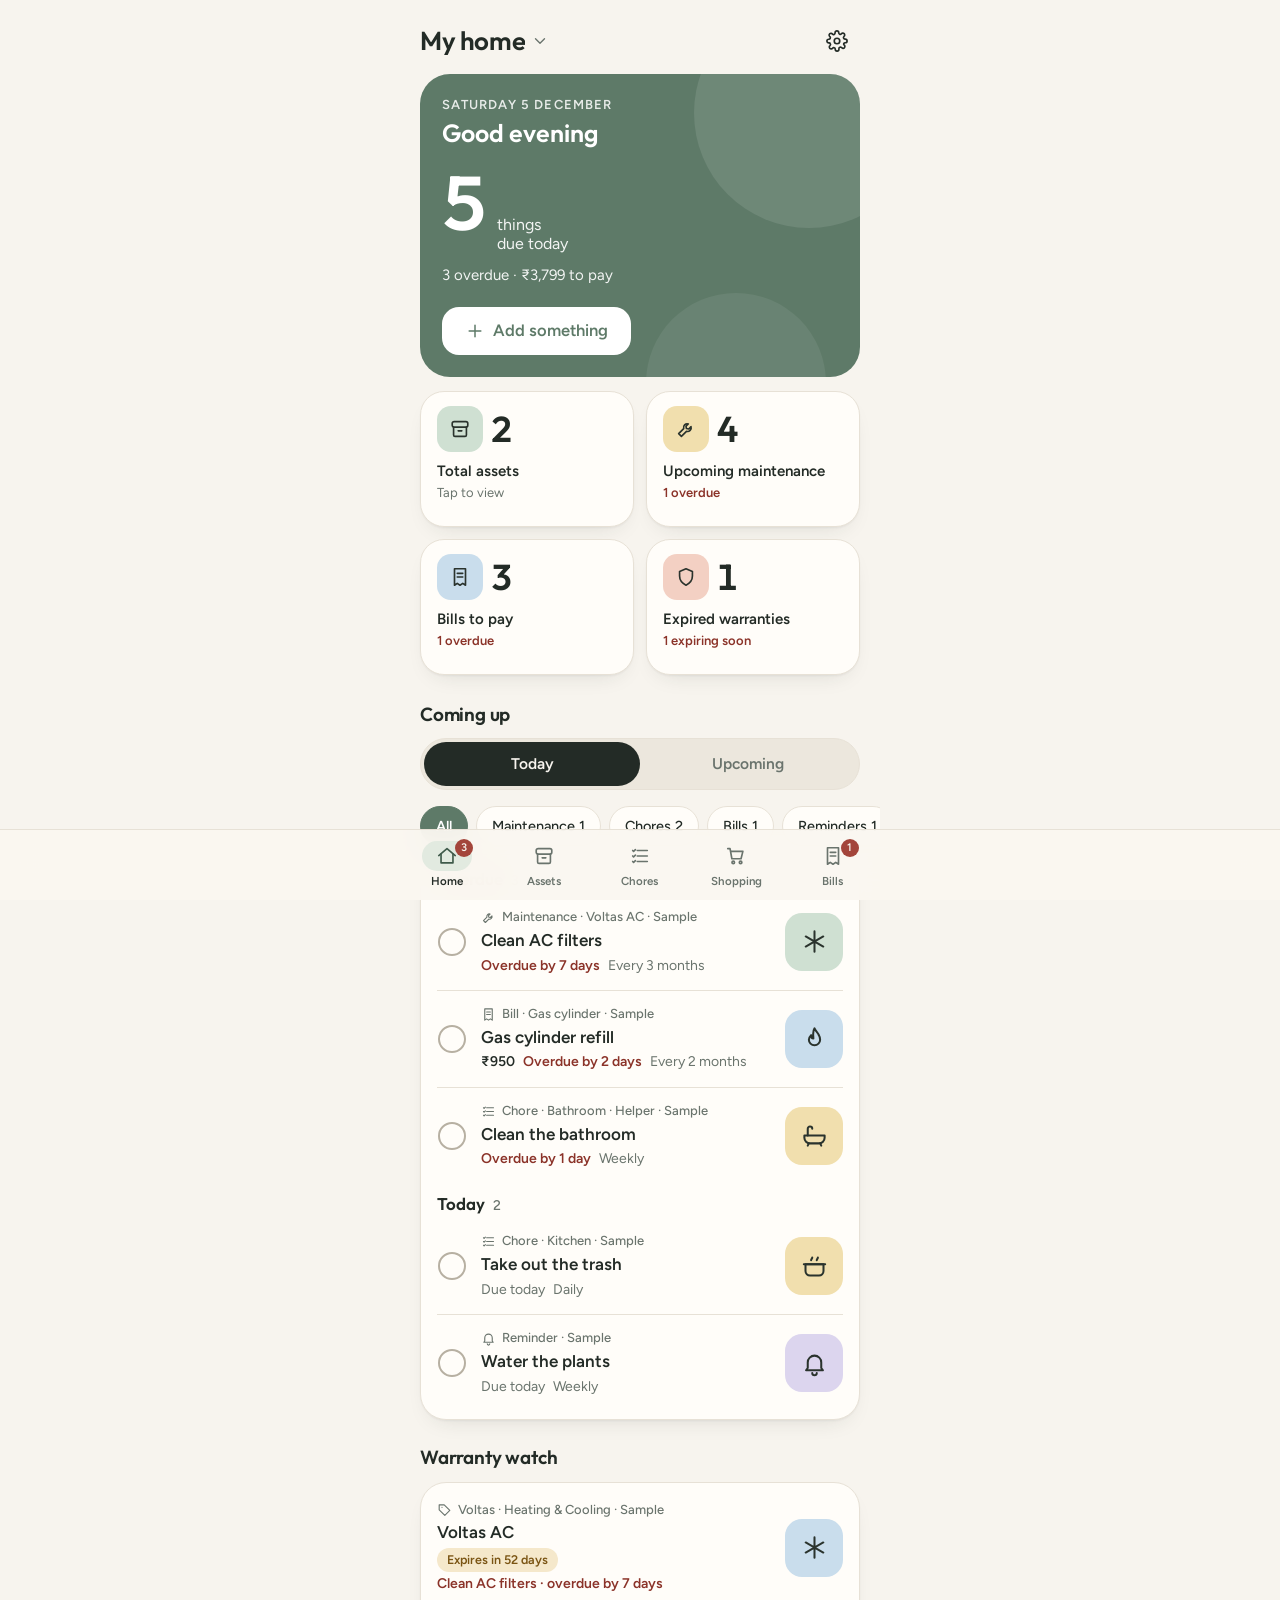
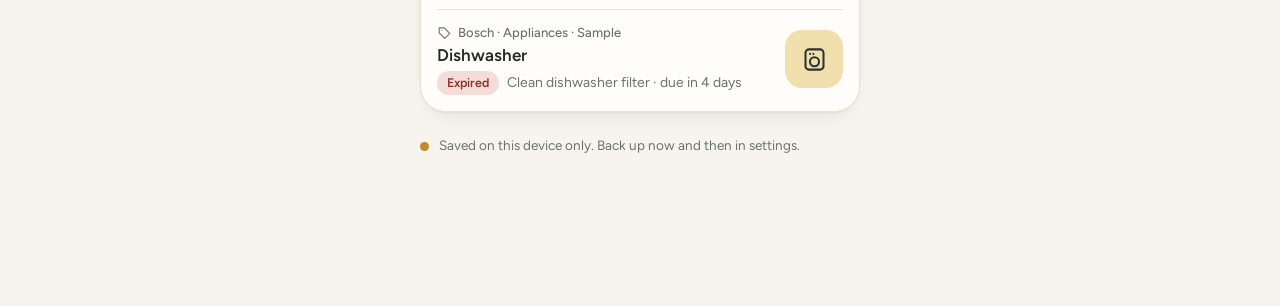
==== commit df31e67a: "Add one-time 'Add to Home Screen' install strip A slim strip with a 3-step How sheet for iPhone Safa" ====
--- a/index.html
+++ b/index.html
@@ -17,7 +17,15 @@
 <meta name="apple-mobile-web-app-status-bar-style" content="default">
 <link rel="preconnect" href="https://fonts.googleapis.com">
 <link rel="stylesheet" href="https://fonts.googleapis.com/css2?family=Figtree:wght@400;500;600&family=Outfit:wght@500;600&display=swap">
-<style>
+<style>/* Bottom spacing (same in all of Anderson's apps; ClockIt 2.4.1, checked on an iPhone 12).
+   --safe-b is the home-bar space, reduced by however much iOS has made a Home Screen
+   app's window short (it then already ends above the home bar). CSS only: no height
+   measuring code, which made iOS shrink the window and the layout jump. */
+:root{--safe-b:env(safe-area-inset-bottom,0px)}
+@supports (height:100lvh){:root{--safe-b:max(0px,calc(env(safe-area-inset-bottom,0px) - clamp(0px,100lvh - 100dvh,60px)))}}
+/* Double tap never zooms (pinch zoom still works, so text can be enlarged). */
+:where(html,body,*){touch-action:manipulation}
+
 /* Layout: one phone column (max 480px). Home = sage hero card + 2x2 stat cards + agenda card; other tabs use flat hairline rows with coloured icon tiles, a five-tab bar and a floating add button. */
 :root{
   --bg:#F7F4EE;
@@ -179,11 +187,6 @@
 .card{background:var(--card);border:1px solid var(--line);border-radius:26px;padding:4px 16px 2px;box-shadow:var(--shadow);margin-bottom:24px}
 .card .group{margin-bottom:6px}
 .card .empty{padding-bottom:18px}
-.install{display:flex;gap:12px;align-items:center;background:var(--sage-soft);color:var(--sage-text);border-radius:20px;padding:12px 8px 12px 14px;margin:6px 0 12px;font-size:14.5px;line-height:1.35}
-.install p{flex:1;min-width:0}
-.install .btn{width:auto;min-height:40px;padding:0 14px;font-size:14.5px;border-radius:14px;flex:none}
-.install .x{width:40px;height:40px;border-radius:50%;display:grid;place-items:center;flex:none}
-.install .x .ic{width:18px;height:18px}
 
 /* stats row (assets tab) */
 .stats{display:grid;grid-template-columns:repeat(3,1fr);gap:10px;margin-bottom:14px}
@@ -227,7 +230,7 @@
 .btn .ic{width:20px;height:20px}
 .stack{display:flex;flex-direction:column;gap:10px;margin-top:20px}
 .btnrow{display:grid;grid-template-columns:1fr 1fr;gap:10px}
-.fab{position:fixed;right:max(20px,calc((100vw - 480px)/2 + 20px));bottom:calc(90px + env(safe-area-inset-bottom,0px));width:60px;height:60px;border-radius:21px;background:var(--sage);color:var(--sage-ink);display:grid;place-items:center;z-index:15;box-shadow:0 12px 26px -8px rgba(35,43,38,.45)}
+.fab{position:fixed;right:max(20px,calc((100vw - 480px)/2 + 20px));bottom:calc(90px + var(--safe-b));width:60px;height:60px;border-radius:21px;background:var(--sage);color:var(--sage-ink);display:grid;place-items:center;z-index:15;box-shadow:0 12px 26px -8px rgba(35,43,38,.45)}
 .fab .ic{width:28px;height:28px;stroke-width:2.2}
 .fab:active{filter:brightness(.93)}
 
@@ -265,7 +268,7 @@
 .footnote{font-size:13px;color:var(--muted);margin-top:18px}
 
 /* nav */
-.nav{position:fixed;left:0;right:0;bottom:0;z-index:20;background:var(--nav-bg);-webkit-backdrop-filter:blur(16px);backdrop-filter:blur(16px);border-top:1px solid var(--line);padding:6px 6px calc(6px + env(safe-area-inset-bottom,0px))}
+.nav{position:fixed;left:0;right:0;bottom:0;z-index:20;background:var(--nav-bg);-webkit-backdrop-filter:blur(16px);backdrop-filter:blur(16px);border-top:1px solid var(--line);padding:6px 6px calc(6px + var(--safe-b))}
 .nav-in{max-width:480px;margin:0 auto;display:grid;grid-template-columns:repeat(5,1fr);gap:2px}
 .tab{display:flex;flex-direction:column;align-items:center;gap:2px;min-height:58px;justify-content:center;font-size:11.5px;font-weight:600;color:var(--muted);position:relative;min-width:0}
 .tab .pillbg{width:50px;height:30px;border-radius:999px;display:grid;place-items:center}
@@ -274,13 +277,13 @@
 .badge{position:absolute;top:3px;left:calc(50% + 8px);min-width:18px;height:18px;border-radius:9px;background:var(--danger);color:var(--bg);font-size:11px;display:grid;place-items:center;padding:0 5px}
 
 /* toast + sheet */
-.toast{position:fixed;left:50%;transform:translateX(-50%);bottom:calc(92px + env(safe-area-inset-bottom,0px));z-index:40;width:calc(100% - 32px);max-width:440px;background:var(--ink);color:var(--bg);border-radius:18px;padding:14px 16px;display:flex;align-items:center;gap:14px;font-size:15px;box-shadow:0 14px 34px -10px rgba(0,0,0,.4);animation:toastin .22s ease both}
+.toast{position:fixed;left:50%;transform:translateX(-50%);bottom:calc(92px + var(--safe-b));z-index:40;width:calc(100% - 32px);max-width:440px;background:var(--ink);color:var(--bg);border-radius:18px;padding:14px 16px;display:flex;align-items:center;gap:14px;font-size:15px;box-shadow:0 14px 34px -10px rgba(0,0,0,.4);animation:toastin .22s ease both}
 @keyframes toastin{from{transform:translate(-50%,8px)}to{transform:translateX(-50%)}}
 .toast span{flex:1;min-width:0;overflow-wrap:anywhere}
 .toast button{font-weight:700;color:var(--bg);text-decoration:underline;padding:8px 4px;min-height:40px}
 .sheet-wrap{position:fixed;inset:0;z-index:50;display:flex;align-items:flex-end;justify-content:center}
 .sheet-backdrop{position:absolute;inset:0;background:var(--overlay)}
-.sheet{position:relative;width:100%;max-width:480px;max-height:92%;overflow-y:auto;background:var(--bg);border-radius:28px 28px 0 0;padding:12px 20px calc(24px + env(safe-area-inset-bottom,0px));animation:up .26s ease both}
+.sheet{position:relative;width:100%;max-width:480px;max-height:92%;overflow-y:auto;background:var(--bg);border-radius:28px 28px 0 0;padding:12px 20px calc(24px + var(--safe-b));animation:up .26s ease both}
 @keyframes up{from{transform:translateY(40px)}to{transform:none}}
 .grab{width:42px;height:5px;border-radius:3px;background:var(--line);margin:0 auto 16px}
 .sheet h2{margin-bottom:6px}
@@ -613,7 +616,7 @@
 /* ---------- ui state ---------- */
 var view='today',params={};
 var UI={todaySeg:'today',todayKind:'all',homeSeg:'assets',taskFilter:'all',choreSeg:'todo',choreWho:'all',billSeg:'unpaid',catFilter:'All',warrFilter:'all',searchQ:''};
-var confirmFn=null,toastTimer=null,toastAction=null,installEvt=null;
+var confirmFn=null,toastTimer=null,toastAction=null;
 
 function go(v,p){view=v;params=p||{};closeSheet();render();window.scrollTo(0,0);}
 function render(){
@@ -767,16 +770,10 @@
 }
 
 /* ---------- Home dashboard ---------- */
-function isStandalone(){
-  try{return window.navigator.standalone===true||(window.matchMedia&&window.matchMedia('(display-mode: standalone)').matches);}catch(e){return false;}
-}
-function installBanner(){
-  if(inClaude()||isStandalone())return '';
-  try{if(localStorage.getItem('hk.hint')==='1')return '';}catch(e){}
-  var ios=/iphone|ipad|ipod/i.test(navigator.userAgent||'');
-  var text=ios?'<b>Install on your iPhone.</b> Tap the Share button, then “Add to Home Screen”.':installEvt?'<b>Install HomeKeeper</b> for quick access and offline use.':'<b>Install this app.</b> Open your browser menu and choose “Install app”.';
-  return '<div class="install" role="note"><span class="tile sm t-sage">'+I('home')+'</span><p>'+text+'</p>'+(installEvt&&!ios?'<button class="btn btn-primary" data-act="install-app">Install</button>':'')+'<button class="x" data-act="hide-hint" aria-label="Dismiss">'+I('close')+'</button></div>';
-}
+/* Asked once at startup. Asking iOS on every redraw is avoided in all of
+   Anderson's apps (it was linked to the screen-height jumping in ClockIt). */
+var STANDALONE=(function(){try{return window.navigator.standalone===true||(window.matchMedia&&window.matchMedia('(display-mode: standalone)').matches);}catch(e){return false;}})();
+function isStandalone(){return STANDALONE;}
 function renderToday(m){
   var t=todayStr(),all=feed();
   var h=new Date().getHours(),greet=h<12?'Good morning':h<17?'Good afternoon':'Good evening';
@@ -809,7 +806,7 @@
     if(!body)body=empty('lav','bell','Nothing coming up','Add a reminder, bill or chore to plan ahead.',['Add something','fab']);
   }
   var watch=state.assets.filter(function(a){var k=warranty(a).k;return k==='expired'||k==='soon';}).slice(0,3);
-  m.innerHTML='<div class="view">'+appbar('',true)+installBanner()
+  m.innerHTML='<div class="view">'+appbar('',true)
   +'<section class="hero2" aria-label="Today"><p class="hero2-date">'+esc(new Date().toLocaleDateString('en-IN',{weekday:'long',day:'numeric',month:'long'}))+'</p><p class="hero2-greet">'+greet+'</p>'
   +'<div class="hero2-row"><span class="hero2-num">'+dueNow.length+'</span><span class="hero2-lbl">'+(dueNow.length===1?'thing':'things')+'<br>due today</span></div>'
   +'<p class="hero2-sub">'+esc(sub)+'</p><button class="btn" data-act="fab">'+I('plus')+'Add something</button></section>'
@@ -1151,7 +1148,7 @@
   +'<p class="footnote" style="margin-top:14px">The app can’t send alerts by itself. Add due dates to your Calendar to get phone alerts the day before and on the morning.</p>'
   +'<div class="stack" style="margin-top:14px"><button class="btn btn-primary" data-act="cal-all">'+I('cal')+'Add '+plural(n,'due date')+' to Calendar</button>'
   +'<button class="btn btn-ghost" data-act="backup">'+I('download')+'Back up data</button><button class="btn btn-ghost" data-act="restore">'+I('upload')+'Restore from backup</button></div>'
-  +'<div class="stack" style="margin-top:10px"><button class="btn btn-ghost" data-act="remove-sample">Remove sample items</button><button class="btn btn-ghost" data-act="reset-sample">Reset to sample data</button><button class="btn btn-danger" data-act="erase-all">Erase all my data</button><button class="btn btn-primary" data-act="close-sheet">Close</button></div>');
+  +'<div class="stack" style="margin-top:10px"><button class="btn btn-ghost" data-act="remove-sample">Remove sample items</button><button class="btn btn-ghost" data-act="reset-sample">Reset to sample data</button><button class="btn btn-danger" data-act="erase-all">Erase all my data</button><button class="btn btn-primary" data-act="close-sheet">Close</button></div>'+(window.AppAbout?AppAbout.linkHTML():''));
 }
 
 /* ---------- actions ---------- */
@@ -1169,12 +1166,6 @@
     if(v==='bills'){UI.billSeg='unpaid';go('bills');}
     else if(v==='tasks'){UI.homeSeg='tasks';UI.taskFilter='all';go('home');}
     else{UI.homeSeg='assets';UI.catFilter='All';UI.searchQ='';UI.warrFilter=v==='expired'?'expired':'all';go('home');}
-  },
-  'hide-hint':function(){try{localStorage.setItem('hk.hint','1');}catch(e){}render();},
-  'install-app':function(){
-    var e=installEvt;if(!e)return;installEvt=null;
-    try{e.prompt();}catch(x){}
-    render();
   },
   'fab':function(){
     if(view==='today')openAddMenu();
@@ -1309,7 +1300,6 @@
   if(t.classList&&t.classList.contains('invalid')){t.classList.remove('invalid');var er=$('#'+t.id+'Err');if(er)er.textContent='';}
 });
 document.addEventListener('visibilitychange',function(){if(!document.hidden&&view!=='form'&&$('#sheet').hidden)render();});
-try{window.addEventListener('beforeinstallprompt',function(e){e.preventDefault();installEvt=e;if(view==='today'&&$('#sheet').hidden)render();});}catch(e){}
 
 /* ---------- boot ---------- */
 initStorage();
@@ -1319,5 +1309,8 @@
 if(window.__HK_TEST){window.__hk={go:go,A:A,UI:UI,st:function(){return state;},submitForm:submitForm,openForm:openForm,complete:complete,feed:feed,addShopItem:addShopItem,migrate:migrate,normalize:normalize,seed:seed,render:render,nextDate:nextDate,buildIcs:buildIcs,allCalEntries:allCalEntries,restoreFromText:restoreFromText,pack:pack};}
 })();
 </script>
+<script src="about.js" data-app="HomeKeeper" data-desc="Keep track of everything in your home: assets, warranties, maintenance, bills and chores, with reminders before things are due."></script>
+<script src="install.js" data-app="HomeKeeper"></script>
+<script src="update.js" data-app="HomeKeeper"></script>
 </body>
 </html>
